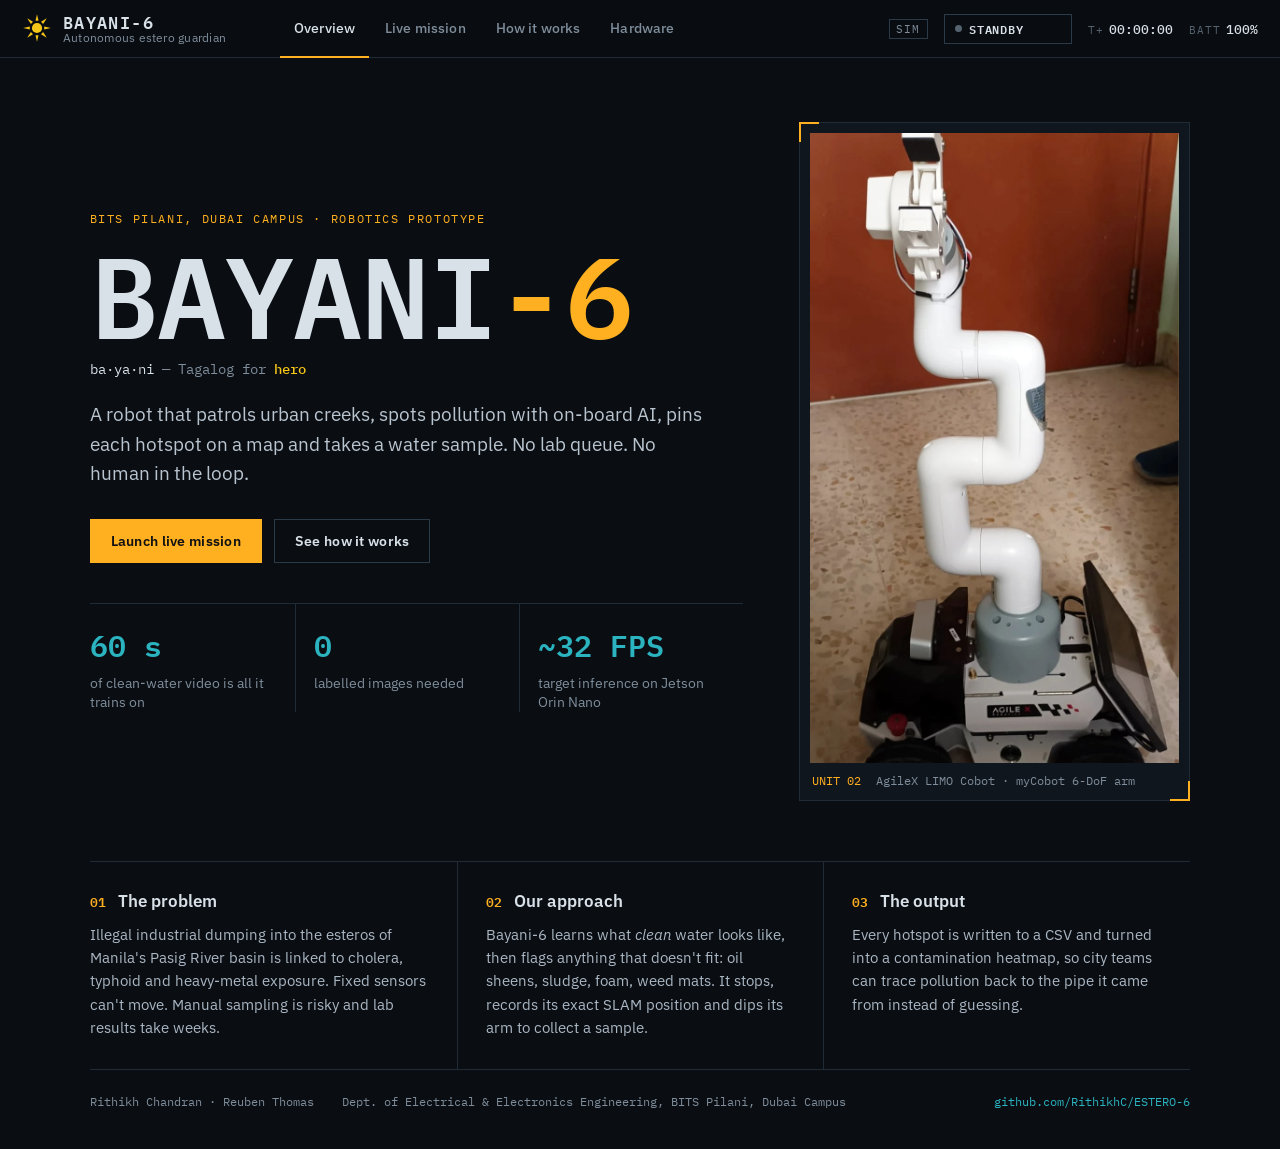
==== index.html @ f0d27b2f "Add Bayani-6 prototype dashboard, posters and ROS 2 package - docs/: interactive mission-control das" ====
<!DOCTYPE html>
<html lang="en">
<head>
  <meta charset="utf-8">
  <meta name="viewport" content="width=device-width, initial-scale=1">
  <title>BAYANI-6 · Autonomous Estero Guardian</title>
  <meta name="description" content="Bayani-6: an edge-AI mobile robot that patrols urban creeks, detects pollution, maps hotspots and takes water samples autonomously.">
  <link rel="icon" href="assets/favicon.svg" type="image/svg+xml">
  <link rel="preconnect" href="https://fonts.googleapis.com">
  <link rel="preconnect" href="https://fonts.gstatic.com" crossorigin>
  <link href="https://fonts.googleapis.com/css2?family=IBM+Plex+Mono:wght@400;500;600&family=IBM+Plex+Sans:wght@400;500;600;700&display=swap" rel="stylesheet">
  <link rel="stylesheet" href="css/style.css">
</head>
<body>
  <header class="topbar">
    <div class="brand">
      <svg class="sun" viewBox="-50 -50 100 100" aria-hidden="true">
        <g class="rays">
          <path d="M0-46 L5-24 L-5-24 Z"/><path d="M0-46 L5-24 L-5-24 Z" transform="rotate(45)"/>
          <path d="M0-46 L5-24 L-5-24 Z" transform="rotate(90)"/><path d="M0-46 L5-24 L-5-24 Z" transform="rotate(135)"/>
          <path d="M0-46 L5-24 L-5-24 Z" transform="rotate(180)"/><path d="M0-46 L5-24 L-5-24 Z" transform="rotate(225)"/>
          <path d="M0-46 L5-24 L-5-24 Z" transform="rotate(270)"/><path d="M0-46 L5-24 L-5-24 Z" transform="rotate(315)"/>
        </g>
        <circle r="17"/>
      </svg>
      <div class="brand-text">
        <span class="brand-name">BAYANI-6</span>
        <span class="brand-sub">Autonomous estero guardian</span>
      </div>
    </div>
    <nav class="tabs" role="tablist">
      <button class="tab active" data-tab="overview" role="tab">Overview</button>
      <button class="tab" data-tab="mission" role="tab">Live mission</button>
      <button class="tab" data-tab="how" role="tab">How it works</button>
      <button class="tab" data-tab="hardware" role="tab">Hardware</button>
    </nav>
    <div class="status-cluster">
      <span class="sim-badge" title="Telemetry is simulated in the browser">SIM</span>
      <span class="status-pill" id="statusPill"><i></i><b id="statusText">STANDBY</b></span>
      <span class="readout"><small>T+</small><b id="missionClock">00:00:00</b></span>
      <span class="readout"><small>BATT</small><b id="battery">100%</b></span>
    </div>
  </header>

  <main>
    <!-- ================= OVERVIEW ================= -->
    <section class="view active" id="view-overview">
      <div class="hero">
        <div class="hero-copy">
          <p class="eyebrow">BITS Pilani, Dubai Campus · Robotics prototype</p>
          <h1>BAYANI<span>-6</span></h1>
          <p class="pron"><em>ba·ya·ni</em> — Tagalog for <strong>hero</strong></p>
          <p class="lede">A robot that patrols urban creeks, spots pollution with on-board AI, pins each hotspot on a map and takes a water sample. No lab queue. No human in the loop.</p>
          <div class="hero-actions">
            <button class="btn primary" data-goto="mission">Launch live mission</button>
            <button class="btn ghost" data-goto="how">See how it works</button>
          </div>
          <dl class="hero-facts">
            <div><dt>60 s</dt><dd>of clean-water video is all it trains on</dd></div>
            <div><dt>0</dt><dd>labelled images needed</dd></div>
            <div><dt>~32 FPS</dt><dd>target inference on Jetson Orin Nano</dd></div>
          </dl>
        </div>
        <figure class="hero-photo">
          <img src="assets/bayani6_robot.jpg" alt="Bayani-6: AgileX LIMO Cobot with myCobot arm">
          <figcaption><span>UNIT 02</span> AgileX LIMO Cobot · myCobot 6-DoF arm</figcaption>
        </figure>
      </div>

      <div class="triad">
        <article>
          <h3><span>01</span> The problem</h3>
          <p>Illegal industrial dumping into the esteros of Manila's Pasig River basin is linked to cholera, typhoid and heavy-metal exposure. Fixed sensors can't move. Manual sampling is risky and lab results take weeks.</p>
        </article>
        <article>
          <h3><span>02</span> Our approach</h3>
          <p>Bayani-6 learns what <em>clean</em> water looks like, then flags anything that doesn't fit: oil sheens, sludge, foam, weed mats. It stops, records its exact SLAM position and dips its arm to collect a sample.</p>
        </article>
        <article>
          <h3><span>03</span> The output</h3>
          <p>Every hotspot is written to a CSV and turned into a contamination heatmap, so city teams can trace pollution back to the pipe it came from instead of guessing.</p>
        </article>
      </div>

      <footer class="credits">
        <span>Rithikh Chandran · Reuben Thomas</span>
        <span>Dept. of Electrical &amp; Electronics Engineering, BITS Pilani, Dubai Campus</span>
        <a href="https://github.com/RithikhC/ESTERO-6" target="_blank" rel="noopener">github.com/RithikhC/ESTERO-6</a>
      </footer>
    </section>

    <!-- ================= LIVE MISSION ================= -->
    <section class="view" id="view-mission">
      <div class="mission">
        <div class="strip">
          <ol class="pipeline" id="pipeline">
            <li data-stage="0"><b>01</b>Patrol</li>
            <li data-stage="1"><b>02</b>See</li>
            <li data-stage="2"><b>03</b>Detect</li>
            <li data-stage="3"><b>04</b>Decide</li>
            <li data-stage="4"><b>05</b>Pin</li>
            <li data-stage="5"><b>06</b>Sample</li>
            <li data-stage="6"><b>07</b>Map</li>
          </ol>
          <div class="stats">
            <div><small>Distance</small><b id="statDist">0.0 m</b></div>
            <div><small>Hotspots</small><b id="statHot">0</b></div>
            <div><small>Samples</small><b id="statSamples">0</b></div>
            <div><small>False halts</small><b id="statFalse">0</b></div>
            <div><small>Loc. error</small><b id="statErr">—</b></div>
            <div><small>Infer. FPS</small><b id="statFps">—</b></div>
          </div>
        </div>

        <div class="panel map-panel">
          <div class="panel-head">
            <h4>Map · /map + /scan</h4>
            <div class="controls">
              <button class="ctl" id="btnRun">Run</button>
              <div class="seg" id="speedSeg">
                <button data-speed="1" class="on">1×</button><button data-speed="2">2×</button><button data-speed="4">4×</button>
              </div>
              <button class="ctl" id="btnReset" title="Reset mission">Reset</button>
              <span class="sep"></span>
              <label class="tog"><input type="checkbox" id="togLidar" checked><span>LiDAR</span></label>
              <label class="tog"><input type="checkbox" id="togHeat" checked><span>Heatmap</span></label>
              <label class="tog"><input type="checkbox" id="togTruth" checked><span>Pollutants</span></label>
            </div>
          </div>
          <div class="map-wrap" id="mapWrap">
            <canvas id="mapCanvas"></canvas>
            <div class="map-hud">
              <span id="cursorPos">x —  y —</span>
            </div>
            <div class="drop-tool">
              <select id="dropType" aria-label="Pollutant type">
                <option value="oil">Oil sheen</option>
                <option value="foam">Industrial foam</option>
                <option value="sludge">Sludge</option>
                <option value="weeds">Weed mat</option>
              </select>
              <button class="ctl" id="btnDrop">Drop pollutant</button>
            </div>
            <div class="drop-hint" id="dropHint">Click inside the creek to drop a pollutant · Esc to cancel</div>
          </div>
        </div>

        <div class="side">
          <div class="panel cam-panel">
            <div class="panel-head">
              <h4>CAM0 · /camera/color/image_raw</h4>
              <span class="rec"><i></i>LIVE</span>
            </div>
            <div class="cam-wrap">
              <canvas id="camCanvas" width="256" height="144"></canvas>
              <canvas id="camOverlay"></canvas>
            </div>
          </div>
          <div class="panel chart-panel">
            <div class="panel-head">
              <h4>/bayani/anomaly_score</h4>
              <label class="thr">Trigger <input type="range" id="thr" min="0.5" max="0.95" step="0.01" value="0.80"><b id="thrVal">0.80</b></label>
            </div>
            <canvas id="chartCanvas"></canvas>
          </div>
        </div>

        <div class="bottom">
          <div class="panel arm-panel">
            <div class="panel-head"><h4>Arm · myCobot 6-DoF</h4><span class="tag" id="armState">STOWED</span></div>
            <canvas id="armCanvas"></canvas>
            <div class="joints" id="joints"></div>
          </div>
          <div class="panel hot-panel">
            <div class="panel-head"><h4>Hotspots · hotspots.csv</h4><button class="ctl" id="btnCsv">Export CSV</button></div>
            <div class="table-wrap">
              <table id="hotTable">
                <thead><tr><th>ID</th><th>X (m)</th><th>Y (m)</th><th>Score</th><th>Appearance</th><th>Sample</th></tr></thead>
                <tbody></tbody>
              </table>
              <p class="empty" id="hotEmpty">No hotspots yet. Press <b>Run</b> to start the patrol.</p>
            </div>
          </div>
          <div class="panel log-panel">
            <div class="panel-head"><h4>/rosout</h4><span class="keys">Space run · 1/2/4 speed · H heat · L lidar · P drop</span></div>
            <div class="log" id="log"></div>
          </div>
        </div>
      </div>
      <p class="sim-note">Browser simulation of the Bayani-6 mission loop. Map, telemetry and camera feed are generated live for demonstration.</p>
    </section>

    <!-- ================= HOW IT WORKS ================= -->
    <section class="view" id="view-how">
      <div class="how">
        <div class="how-head">
          <p class="eyebrow">System architecture · ROS 2 Humble</p>
          <h2>One loop, fully on board</h2>
          <p class="lede small">Everything runs on the robot's Jetson. No cloud, no remote operator. These are the nodes and topics the live mission simulates.</p>
        </div>
        <div class="graph panel">
          <svg viewBox="0 0 1100 420" id="nodeGraph" role="img" aria-label="ROS 2 node graph">
            <defs>
              <marker id="arr" viewBox="0 0 10 10" refX="9" refY="5" markerWidth="7" markerHeight="7" orient="auto-start-reverse"><path d="M0 0L10 5L0 10z"/></marker>
            </defs>
            <g class="edges">
              <path d="M190 70 H358"/><text x="274" y="58">/camera/color/image_raw</text>
              <path d="M190 230 H358"/><text x="274" y="218">/scan</text>
              <path d="M550 70 C600 70 590 148 628 148"/><text x="562" y="104" class="l">/bayani/anomaly_score</text>
              <path d="M550 230 C600 230 590 172 628 172"/><text x="562" y="262" class="l">/tf  map→base_link</text>
              <path d="M860 145 C900 145 895 70 928 70"/><text x="1005" y="28">pause / resume</text>
              <path d="M860 175 C900 175 895 230 928 230"/><text x="1005" y="282">/arm/command</text>
              <path d="M745 195 V328"/><text x="757" y="268" class="l">/bayani/hotspot</text>
            </g>
            <g class="nodes">
              <g transform="translate(20,40)"><rect width="170" height="60"/><text x="85" y="27">orbbec_camera</text><text x="85" y="45" class="sub">RGB-D · 30 fps</text></g>
              <g transform="translate(20,200)"><rect width="170" height="60"/><text x="85" y="27">lidar_driver</text><text x="85" y="45" class="sub">2D LiDAR</text></g>
              <g transform="translate(360,40)"><rect width="190" height="60"/><text x="95" y="27">anomaly_detector</text><text x="95" y="45" class="sub">AnomalyNet · TensorRT</text></g>
              <g transform="translate(360,200)"><rect width="190" height="60"/><text x="95" y="27">cartographer</text><text x="95" y="45" class="sub">2D SLAM</text></g>
              <g transform="translate(630,125)" class="hl"><rect width="230" height="70"/><text x="115" y="31">bayani_master</text><text x="115" y="50" class="sub">decides: halt · pin · sample</text></g>
              <g transform="translate(930,40)"><rect width="150" height="60"/><text x="75" y="27">nav2</text><text x="75" y="45" class="sub">waypoint follower</text></g>
              <g transform="translate(930,200)"><rect width="150" height="60"/><text x="75" y="27">arm_sampler</text><text x="75" y="45" class="sub">myCobot 6-DoF</text></g>
              <g transform="translate(640,330)" class="out"><rect width="210" height="60"/><text x="105" y="27">hotspots.csv</text><text x="105" y="45" class="sub">→ contamination heatmap</text></g>
            </g>
          </svg>
        </div>
        <ol class="steps">
          <li><b>01</b><h5>Patrol</h5><p>Nav2 drives a fixed waypoint route along the creek bank while Cartographer keeps a live LiDAR map.</p></li>
          <li><b>02</b><h5>See</h5><p>The Orbbec RGB-D camera streams the water surface straight into the Jetson.</p></li>
          <li><b>03</b><h5>Detect</h5><p>A patch-based anomaly model, trained only on 60 s of clean water, scores every frame from 0 to 1.</p></li>
          <li><b>04</b><h5>Decide</h5><p>Score above the trigger (0.8 by default) and not a known hotspot? The master node pauses Nav2.</p></li>
          <li><b>05</b><h5>Pin</h5><p>The robot's exact (X, Y) comes from the SLAM transform tree via tf2.</p></li>
          <li><b>06</b><h5>Sample</h5><p>The myCobot arm runs a pre-planned dip sequence: descend, hold for 3 s, stow.</p></li>
          <li><b>07</b><h5>Map</h5><p>The hotspot is appended to hotspots.csv, the heatmap updates and the patrol resumes.</p></li>
        </ol>
        <div class="why panel">
          <h3>Why unsupervised?</h3>
          <p>Pollution doesn't come in tidy labelled classes. A slick can be rainbow or grey; foam, sludge and weeds change with light and season. Instead of training on thousands of labelled pictures of dirt, Bayani-6 learns one thing really well: what normal water looks like. Anything that doesn't fit gets a high score.</p>
        </div>
      </div>
    </section>

    <!-- ================= HARDWARE ================= -->
    <section class="view" id="view-hardware">
      <div class="hw">
        <figure class="hw-photo panel">
          <img src="assets/bayani6_robot.jpg" alt="Bayani-6 robot">
        </figure>
        <div class="hw-specs">
          <p class="eyebrow">Unmodified off-the-shelf platform</p>
          <h2>AgileX LIMO Cobot</h2>
          <p class="lede small">No custom hardware. Every capability in Bayani-6 is software running on a stock robot, which keeps it cheap to copy for other cities.</p>
          <ul class="spec-list">
            <li><b>Compute</b><span>NVIDIA Jetson Orin Nano · Ubuntu 22.04 · ROS 2 Humble</span></li>
            <li><b>Vision</b><span>Orbbec RGB-D depth camera</span></li>
            <li><b>Navigation</b><span>2D LiDAR · Cartographer SLAM · Nav2</span></li>
            <li><b>Manipulator</b><span>myCobot 280 6-DoF arm · pre-planned dip sequence</span></li>
            <li><b>Model</b><span>Patch-based unsupervised anomaly detector, TensorRT engine</span></li>
            <li><b>Output</b><span>hotspots.csv → 2D contamination heatmap</span></li>
          </ul>
          <h3 class="next-h">Next up</h3>
          <ul class="next">
            <li>Plain-English search with a vision-language model: <em>"find frothy run-off"</em></li>
            <li>pH, conductivity and turbidity probes on the gripper</li>
            <li>Several robots sharing one map over Wi-Fi</li>
          </ul>
        </div>
      </div>
    </section>
  </main>

  <script src="js/world.js"></script>
  <script src="js/camera.js"></script>
  <script src="js/arm.js"></script>
  <script src="js/app.js"></script>
</body>
</html>
---- css/style.css ----
:root {
  --bg: #0a0e13;
  --panel: #10161d;
  --panel-2: #141c25;
  --line: #1f2b37;
  --line-2: #2a3a49;
  --text: #d8e0e8;
  --muted: #7f8d9b;
  --dim: #55636f;
  --water: #2bb3c0;
  --amber: #ffb020;
  --hot: #ff4d3d;
  --ok: #3ddc84;
  --sun: #f5c518;
  --mono: "IBM Plex Mono", ui-monospace, Consolas, monospace;
  --sans: "IBM Plex Sans", system-ui, Segoe UI, sans-serif;
}

* { box-sizing: border-box; }
html, body { margin: 0; background: var(--bg); color: var(--text); font-family: var(--sans); font-size: 15px; }
body { min-height: 100vh; }
button { font-family: inherit; }
::selection { background: var(--amber); color: #000; }

/* ---------- Top bar ---------- */
.topbar {
  position: sticky; top: 0; z-index: 20;
  display: flex; align-items: center; gap: 28px;
  height: 58px; padding: 0 22px;
  background: rgba(10, 14, 19, 0.94);
  border-bottom: 1px solid var(--line);
  backdrop-filter: blur(6px);
}
.brand { display: flex; align-items: center; gap: 11px; min-width: 230px; }
.sun { width: 30px; height: 30px; }
.sun .rays path, .sun circle { fill: var(--sun); }
.sun .rays { transform-origin: center; animation: spin 40s linear infinite; }
@keyframes spin { to { transform: rotate(360deg); } }
.brand-text { display: flex; flex-direction: column; line-height: 1.1; }
.brand-name { font-family: var(--mono); font-weight: 600; font-size: 17px; letter-spacing: 0.08em; }
.brand-sub { font-size: 11.5px; color: var(--muted); letter-spacing: 0.02em; }

.tabs { display: flex; gap: 2px; height: 100%; }
.tab {
  background: none; border: 0; color: var(--muted); cursor: pointer;
  padding: 0 14px; font-size: 13.5px; font-weight: 500; letter-spacing: 0.01em;
  border-bottom: 2px solid transparent; margin-bottom: -1px;
}
.tab:hover { color: var(--text); }
.tab.active { color: var(--text); border-bottom-color: var(--amber); }

.status-cluster { margin-left: auto; display: flex; align-items: center; gap: 16px; font-family: var(--mono); font-size: 12.5px; }
.sim-badge { border: 1px solid var(--line-2); color: var(--muted); padding: 2px 6px; font-size: 10.5px; letter-spacing: 0.12em; }
.status-pill { display: inline-flex; align-items: center; gap: 7px; padding: 4px 10px; border: 1px solid var(--line-2); min-width: 128px; }
.status-pill i { width: 7px; height: 7px; border-radius: 50%; background: var(--dim); }
.status-pill b { font-weight: 600; letter-spacing: 0.08em; font-size: 11.5px; }
.status-pill.patrol i { background: var(--ok); box-shadow: 0 0 8px var(--ok); }
.status-pill.halt i, .status-pill.sample i { background: var(--amber); box-shadow: 0 0 8px var(--amber); animation: blink 0.8s steps(2) infinite; }
.status-pill.halt, .status-pill.sample { border-color: rgba(255, 176, 32, 0.55); color: var(--amber); }
@keyframes blink { 50% { opacity: 0.2; } }
.readout small { color: var(--dim); margin-right: 5px; font-size: 10.5px; letter-spacing: 0.1em; }
.readout b { font-weight: 500; }

/* ---------- Views ---------- */
main { padding: 0; }
.view { display: none; }
.view.active { display: block; animation: fade 0.25s ease; }
@keyframes fade { from { opacity: 0; transform: translateY(4px); } to { opacity: 1; transform: none; } }

.eyebrow { font-family: var(--mono); font-size: 11.5px; letter-spacing: 0.14em; text-transform: uppercase; color: var(--amber); margin: 0 0 14px; }
.lede { font-size: 19px; line-height: 1.55; color: #b9c4cf; max-width: 620px; }
.lede.small { font-size: 16px; }

.btn { cursor: pointer; padding: 12px 20px; font-size: 14px; font-weight: 600; letter-spacing: 0.02em; border: 1px solid var(--line-2); background: none; color: var(--text); }
.btn.primary { background: var(--amber); border-color: var(--amber); color: #111; }
.btn.primary:hover { background: #ffc24d; }
.btn.ghost:hover { border-color: var(--muted); }

/* ---------- Overview ---------- */
.hero { display: grid; grid-template-columns: 1.25fr 0.75fr; gap: 56px; padding: 64px 7vw 40px; align-items: center; }
.hero h1 { font-family: var(--mono); font-weight: 600; font-size: clamp(64px, 9vw, 128px); line-height: 0.92; margin: 0; letter-spacing: -0.01em; }
.hero h1 span { color: var(--amber); }
.pron { font-family: var(--mono); color: var(--muted); margin: 14px 0 22px; font-size: 14px; }
.pron em { color: var(--text); font-style: normal; }
.pron strong { color: var(--sun); font-weight: 500; }
.hero-actions { display: flex; gap: 12px; margin: 30px 0 40px; }
.hero-facts { display: flex; gap: 0; margin: 0; border-top: 1px solid var(--line); }
.hero-facts div { flex: 1; padding: 18px 18px 0 0; }
.hero-facts div + div { padding-left: 18px; border-left: 1px solid var(--line); }
.hero-facts dt { font-family: var(--mono); font-size: 30px; font-weight: 600; color: var(--water); }
.hero-facts dd { margin: 6px 0 0; color: var(--muted); font-size: 13.5px; line-height: 1.4; }
.hero-photo { margin: 0; position: relative; border: 1px solid var(--line); background: var(--panel); padding: 10px; }
.hero-photo img { display: block; width: 100%; max-height: 70vh; object-fit: cover; object-position: center 30%; filter: saturate(0.9) contrast(1.03); }
.hero-photo figcaption { font-family: var(--mono); font-size: 11.5px; color: var(--muted); padding: 10px 2px 2px; }
.hero-photo figcaption span { color: var(--amber); margin-right: 8px; }
.hero-photo::before, .hero-photo::after { content: ""; position: absolute; width: 18px; height: 18px; border: 2px solid var(--amber); }
.hero-photo::before { top: -1px; left: -1px; border-right: 0; border-bottom: 0; }
.hero-photo::after { bottom: -1px; right: -1px; border-left: 0; border-top: 0; }

.triad { display: grid; grid-template-columns: repeat(3, 1fr); border-top: 1px solid var(--line); border-bottom: 1px solid var(--line); margin: 20px 7vw 0; }
.triad article { padding: 28px 28px 30px 0; }
.triad article + article { padding-left: 28px; border-left: 1px solid var(--line); }
.triad h3 { font-size: 17px; margin: 0 0 10px; font-weight: 600; }
.triad h3 span { font-family: var(--mono); color: var(--amber); font-size: 13px; margin-right: 8px; }
.triad p { color: #aab6c2; line-height: 1.6; margin: 0; font-size: 14.5px; }
.credits { display: flex; flex-wrap: wrap; gap: 8px 28px; padding: 24px 7vw 40px; font-family: var(--mono); font-size: 12px; color: var(--muted); }
.credits a { color: var(--water); text-decoration: none; margin-left: auto; }

/* ---------- Mission ---------- */
.mission {
  display: grid; gap: 10px; padding: 10px 12px 6px;
  grid-template-columns: minmax(0, 1.7fr) minmax(340px, 1fr);
  grid-template-rows: auto minmax(430px, calc(100vh - 58px - 86px - 226px - 40px)) auto;
  grid-template-areas: "strip strip" "map side" "bottom bottom";
}
.panel { background: var(--panel); border: 1px solid var(--line); min-width: 0; }
.panel-head { display: flex; align-items: center; justify-content: space-between; gap: 10px; padding: 8px 12px; border-bottom: 1px solid var(--line); min-height: 40px; }
.panel-head h4 { margin: 0; font-family: var(--mono); font-weight: 500; font-size: 12px; letter-spacing: 0.04em; color: var(--muted); white-space: nowrap; }

.strip { grid-area: strip; display: flex; gap: 10px; }
.pipeline { list-style: none; margin: 0; padding: 0; display: flex; flex: 1.4; border: 1px solid var(--line); background: var(--panel); }
.pipeline li { flex: 1; padding: 10px 12px; font-size: 13px; font-weight: 500; color: var(--dim); position: relative; transition: color 0.2s, background 0.2s; }
.pipeline li + li { border-left: 1px solid var(--line); }
.pipeline li b { display: block; font-family: var(--mono); font-size: 10.5px; font-weight: 500; color: var(--dim); margin-bottom: 2px; }
.pipeline li.on { color: var(--text); background: var(--panel-2); }
.pipeline li.on b { color: var(--water); }
.pipeline li.on::after { content: ""; position: absolute; left: 0; right: 0; bottom: 0; height: 2px; background: var(--water); }
.pipeline li.alert { color: #111; background: var(--amber); }
.pipeline li.alert b { color: #111; }
.pipeline li.alert::after { display: none; }
.stats { flex: 1; display: grid; grid-template-columns: repeat(6, 1fr); border: 1px solid var(--line); background: var(--panel); }
.stats div { padding: 9px 10px; }
.stats div + div { border-left: 1px solid var(--line); }
.stats small { display: block; font-size: 10.5px; color: var(--dim); letter-spacing: 0.08em; text-transform: uppercase; }
.stats b { font-family: var(--mono); font-weight: 500; font-size: 16px; white-space: nowrap; }

.map-panel { grid-area: map; display: flex; flex-direction: column; }
.controls { display: flex; align-items: center; gap: 8px; flex-wrap: wrap; justify-content: flex-end; }
.ctl { background: var(--panel-2); border: 1px solid var(--line-2); color: var(--text); font-family: var(--mono); font-size: 11.5px; padding: 5px 10px; cursor: pointer; letter-spacing: 0.04em; }
.ctl:hover { border-color: var(--muted); }
.ctl.run { background: var(--amber); color: #111; border-color: var(--amber); }
.ctl.on { border-color: var(--amber); color: var(--amber); }
.seg { display: flex; border: 1px solid var(--line-2); }
.seg button { background: none; border: 0; color: var(--muted); font-family: var(--mono); font-size: 11.5px; padding: 5px 9px; cursor: pointer; }
.seg button + button { border-left: 1px solid var(--line-2); }
.seg button.on { background: var(--panel-2); color: var(--text); }
.sep { width: 1px; height: 18px; background: var(--line-2); }
.tog { display: inline-flex; align-items: center; gap: 5px; font-family: var(--mono); font-size: 11.5px; color: var(--muted); cursor: pointer; user-select: none; }
.tog input { accent-color: var(--amber); margin: 0; }
.map-wrap { position: relative; flex: 1; min-height: 0; }
#mapCanvas { position: absolute; inset: 0; width: 100%; height: 100%; display: block; }
.map-wrap.dropping #mapCanvas { cursor: crosshair; }
.map-hud { position: absolute; left: 12px; top: 10px; font-family: var(--mono); font-size: 11px; color: var(--muted); pointer-events: none; }
.drop-tool { position: absolute; right: 12px; bottom: 12px; display: flex; gap: 6px; }
.drop-tool select { background: var(--panel-2); color: var(--text); border: 1px solid var(--line-2); font-family: var(--mono); font-size: 11.5px; padding: 4px 6px; }
.drop-hint { position: absolute; left: 50%; top: 12px; transform: translateX(-50%); background: var(--amber); color: #111; font-size: 12px; font-weight: 600; padding: 5px 12px; display: none; }
.map-wrap.dropping .drop-hint { display: block; }

.side { grid-area: side; display: flex; flex-direction: column; gap: 10px; min-width: 0; }
.rec { font-family: var(--mono); font-size: 10.5px; color: var(--hot); letter-spacing: 0.1em; display: inline-flex; align-items: center; gap: 6px; }
.rec i { width: 7px; height: 7px; border-radius: 50%; background: var(--hot); animation: blink 1.2s steps(2) infinite; }
.cam-wrap { position: relative; aspect-ratio: 16 / 9; background: #000; }
#camCanvas, #camOverlay { position: absolute; inset: 0; width: 100%; height: 100%; display: block; }
#camCanvas { image-rendering: auto; }
.chart-panel { flex: 1; display: flex; flex-direction: column; min-height: 0; }
#chartCanvas { flex: 1; width: 100%; min-height: 0; display: block; }
.thr { font-family: var(--mono); font-size: 11.5px; color: var(--muted); display: inline-flex; align-items: center; gap: 8px; }
.thr input { accent-color: var(--amber); width: 110px; }
.thr b { color: var(--amber); font-weight: 500; width: 34px; }

.bottom { grid-area: bottom; display: grid; grid-template-columns: minmax(0, 1fr) minmax(0, 1.25fr) minmax(0, 1.25fr); gap: 10px; }
.bottom .panel { display: flex; flex-direction: column; height: 226px; }
.tag { font-family: var(--mono); font-size: 10.5px; letter-spacing: 0.1em; color: var(--muted); border: 1px solid var(--line-2); padding: 2px 7px; }
.tag.active { color: var(--amber); border-color: rgba(255, 176, 32, 0.6); }
.arm-panel { position: relative; }
#armCanvas { flex: 1; width: 100%; min-height: 0; display: block; }
.joints { display: grid; grid-template-columns: repeat(6, 1fr); border-top: 1px solid var(--line); font-family: var(--mono); font-size: 11px; }
.joints div { padding: 6px 8px; color: var(--muted); }
.joints div + div { border-left: 1px solid var(--line); }
.joints b { display: block; color: var(--text); font-weight: 500; font-size: 12.5px; }

.table-wrap { flex: 1; overflow: auto; position: relative; }
table { width: 100%; border-collapse: collapse; font-family: var(--mono); font-size: 12px; }
thead th { position: sticky; top: 0; background: var(--panel); text-align: left; font-weight: 500; color: var(--dim); font-size: 10.5px; letter-spacing: 0.06em; padding: 7px 10px; border-bottom: 1px solid var(--line); }
tbody td { padding: 6px 10px; border-bottom: 1px solid #18212b; white-space: nowrap; }
tbody tr.new { animation: rowIn 1.6s ease; }
@keyframes rowIn { from { background: rgba(255, 176, 32, 0.22); } to { background: transparent; } }
td.id { color: var(--hot); font-weight: 600; }
td .st { font-size: 10.5px; letter-spacing: 0.06em; padding: 1px 6px; border: 1px solid var(--line-2); }
td .st.ok { color: var(--ok); border-color: rgba(61, 220, 132, 0.45); }
td .st.run { color: var(--amber); border-color: rgba(255, 176, 32, 0.5); }
td .st.fp { color: var(--muted); }
.swatch { display: inline-block; width: 8px; height: 8px; margin-right: 6px; vertical-align: 0; }
.empty { color: var(--dim); font-size: 13px; padding: 18px 14px; margin: 0; }
.empty b { color: var(--amber); font-weight: 500; }

.log { flex: 1; overflow: auto; font-family: var(--mono); font-size: 11.5px; line-height: 1.6; padding: 8px 12px; }
.log p { margin: 0; white-space: nowrap; color: #9fb0bf; }
.log p .t { color: var(--dim); margin-right: 8px; }
.log p .lv { margin-right: 8px; }
.log p.info .lv { color: var(--water); }
.log p.warn .lv { color: var(--amber); }
.log p.warn { color: #e9d3a6; }
.log p.hot .lv { color: var(--hot); }
.log p.hot { color: #ffc2bb; }
.keys { font-family: var(--mono); font-size: 10.5px; color: var(--dim); white-space: nowrap; overflow: hidden; text-overflow: ellipsis; }
.sim-note { font-family: var(--mono); font-size: 11px; color: var(--dim); padding: 2px 14px 14px; margin: 0; }

/* ---------- How it works ---------- */
.how { padding: 48px 7vw 56px; }
.how-head h2, .hw-specs h2 { font-size: 40px; margin: 0 0 12px; font-weight: 600; letter-spacing: -0.01em; }
.graph { margin: 28px 0 20px; padding: 18px; }
.graph svg { width: 100%; height: auto; display: block; }
.graph .nodes rect { fill: var(--panel-2); stroke: var(--line-2); stroke-width: 1.5; }
.graph .nodes text { fill: var(--text); font-family: var(--mono); font-size: 15px; font-weight: 500; text-anchor: middle; }
.graph .nodes text.sub { fill: var(--muted); font-size: 11.5px; font-weight: 400; }
.graph .nodes .hl rect { stroke: var(--amber); stroke-width: 2; fill: #1d1a12; }
.graph .nodes .hl text:not(.sub) { fill: var(--amber); }
.graph .nodes .out rect { stroke: var(--hot); stroke-dasharray: 5 4; }
.graph .edges path { fill: none; stroke: #3b5266; stroke-width: 2; marker-end: url(#arr); }
.graph marker path { fill: #3b5266; }
.graph .edges text { fill: var(--water); font-family: var(--mono); font-size: 11.5px; text-anchor: middle; }
.graph .edges text.l { text-anchor: start; }
.steps { list-style: none; margin: 0; padding: 0; display: grid; grid-template-columns: repeat(7, 1fr); border: 1px solid var(--line); }
.steps li { padding: 18px 16px; background: var(--panel); }
.steps li + li { border-left: 1px solid var(--line); }
.steps b { font-family: var(--mono); color: var(--amber); font-size: 12px; font-weight: 500; }
.steps h5 { margin: 6px 0 8px; font-size: 16px; font-weight: 600; }
.steps p { margin: 0; font-size: 13.5px; line-height: 1.55; color: #aab6c2; }
.why { margin-top: 20px; padding: 22px 26px; display: grid; grid-template-columns: 220px 1fr; gap: 24px; align-items: start; }
.why h3 { margin: 0; font-size: 19px; color: var(--water); font-weight: 600; }
.why p { margin: 0; line-height: 1.65; color: #b9c4cf; font-size: 15px; }

/* ---------- Hardware ---------- */
.hw { display: grid; grid-template-columns: 0.8fr 1.2fr; gap: 56px; padding: 48px 7vw 56px; align-items: start; }
.hw-photo { margin: 0; padding: 10px; }
.hw-photo img { width: 100%; display: block; max-height: 76vh; object-fit: cover; }
.spec-list { list-style: none; margin: 26px 0 0; padding: 0; border-top: 1px solid var(--line); }
.spec-list li { display: grid; grid-template-columns: 150px 1fr; gap: 16px; padding: 14px 0; border-bottom: 1px solid var(--line); font-size: 15px; }
.spec-list b { font-family: var(--mono); font-weight: 500; color: var(--amber); font-size: 12.5px; letter-spacing: 0.08em; text-transform: uppercase; padding-top: 2px; }
.next-h { margin: 34px 0 10px; font-size: 18px; font-weight: 600; }
.next { margin: 0; padding-left: 18px; color: #b9c4cf; line-height: 1.8; }
.next em { color: var(--water); }

/* ---------- Responsive ---------- */
@media (max-width: 1180px) {
  .mission { grid-template-columns: minmax(0, 1fr); grid-template-rows: none; grid-template-areas: "strip" "map" "side" "bottom"; }
  .map-wrap { flex: none; aspect-ratio: 1.8; }
  .chart-panel { min-height: 200px; }
  .panel-head { flex-wrap: wrap; }
  .pipeline { overflow-x: auto; }
  .strip { flex-direction: column; }
  .bottom { grid-template-columns: 1fr; }
  .steps { grid-template-columns: repeat(2, 1fr); }
  .steps li + li { border-left: 0; border-top: 1px solid var(--line); }
  .hero, .hw { grid-template-columns: 1fr; }
  .triad { grid-template-columns: 1fr; }
  .triad article + article { padding-left: 0; border-left: 0; border-top: 1px solid var(--line); }
  .brand-sub, .status-cluster .readout { display: none; }
}
@media (max-width: 760px) {
  html, body { overflow-x: hidden; }
  .topbar { gap: 12px; padding: 0 12px; overflow-x: auto; }
  .brand { min-width: 0; }
  .status-cluster { display: none; }
  .pipeline li { padding: 8px 6px; font-size: 11.5px; }
  .drop-tool { position: static; padding: 8px 12px; }
  .tab { padding: 0 8px; font-size: 12.5px; }
  .stats { grid-template-columns: repeat(3, 1fr); }
  .why { grid-template-columns: 1fr; }
}
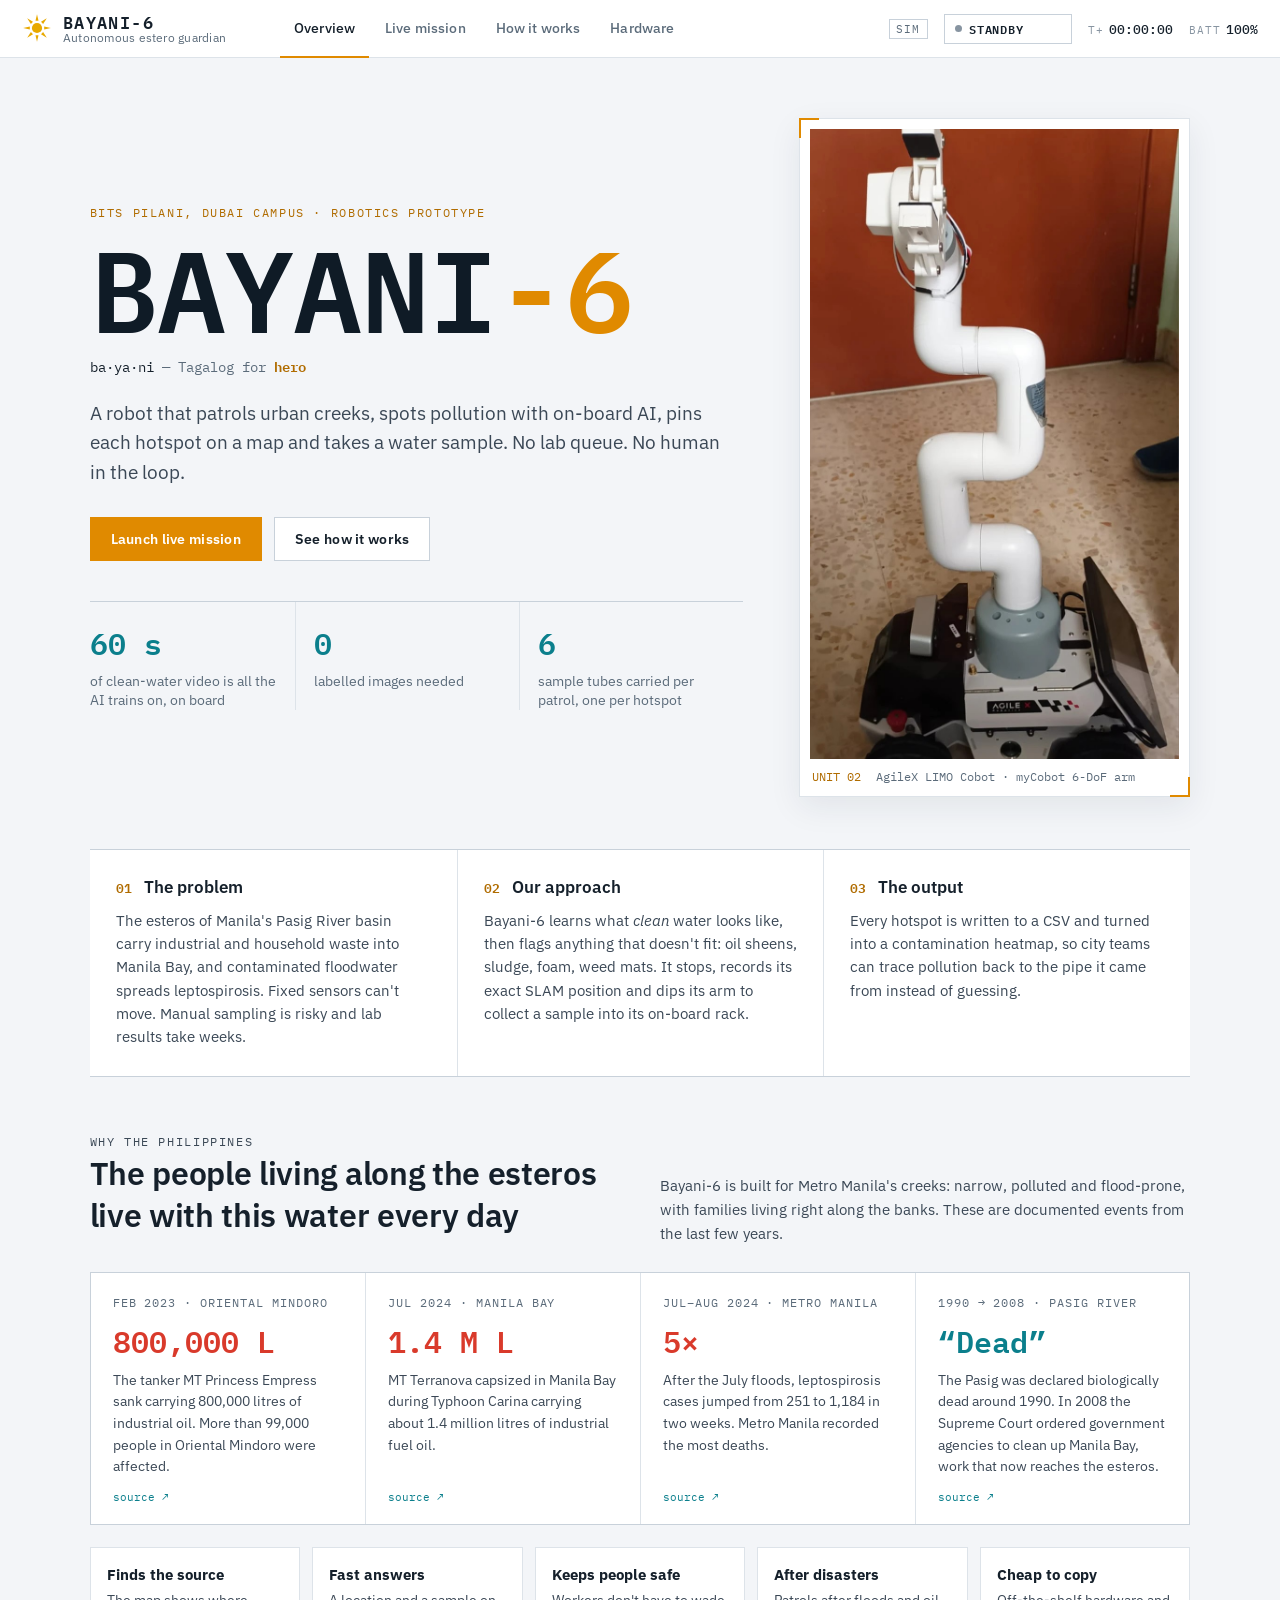
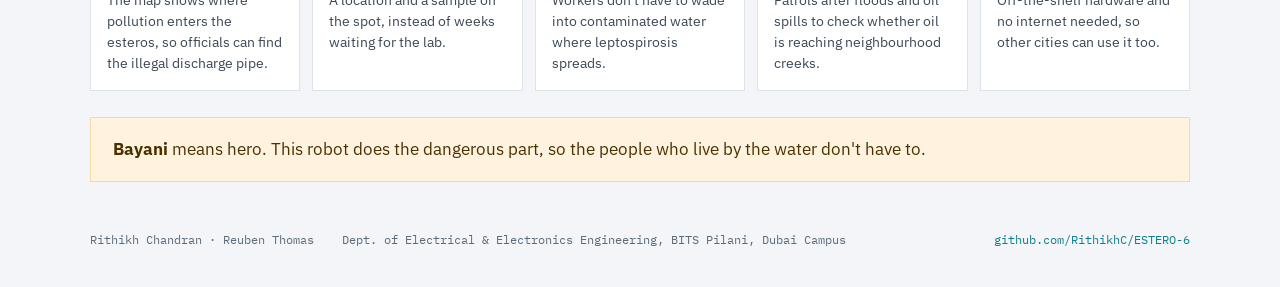
==== commit c4e53462: "White dashboard theme, sample rack, crab-walk and Philippines story; posters with dashboard shots - " ====
--- a/index.html
+++ b/index.html
@@ -56,9 +56,9 @@
             <button class="btn ghost" data-goto="how">See how it works</button>
           </div>
           <dl class="hero-facts">
-            <div><dt>60 s</dt><dd>of clean-water video is all it trains on</dd></div>
+            <div><dt>60 s</dt><dd>of clean-water video is all the AI trains on, on board</dd></div>
             <div><dt>0</dt><dd>labelled images needed</dd></div>
-            <div><dt>~32 FPS</dt><dd>target inference on Jetson Orin Nano</dd></div>
+            <div><dt>6</dt><dd>sample tubes carried per patrol, one per hotspot</dd></div>
           </dl>
         </div>
         <figure class="hero-photo">
@@ -70,16 +70,60 @@
       <div class="triad">
         <article>
           <h3><span>01</span> The problem</h3>
-          <p>Illegal industrial dumping into the esteros of Manila's Pasig River basin is linked to cholera, typhoid and heavy-metal exposure. Fixed sensors can't move. Manual sampling is risky and lab results take weeks.</p>
+          <p>The esteros of Manila's Pasig River basin carry industrial and household waste into Manila Bay, and contaminated floodwater spreads leptospirosis. Fixed sensors can't move. Manual sampling is risky and lab results take weeks.</p>
         </article>
         <article>
           <h3><span>02</span> Our approach</h3>
-          <p>Bayani-6 learns what <em>clean</em> water looks like, then flags anything that doesn't fit: oil sheens, sludge, foam, weed mats. It stops, records its exact SLAM position and dips its arm to collect a sample.</p>
+          <p>Bayani-6 learns what <em>clean</em> water looks like, then flags anything that doesn't fit: oil sheens, sludge, foam, weed mats. It stops, records its exact SLAM position and dips its arm to collect a sample into its on-board rack.</p>
         </article>
         <article>
           <h3><span>03</span> The output</h3>
           <p>Every hotspot is written to a CSV and turned into a contamination heatmap, so city teams can trace pollution back to the pipe it came from instead of guessing.</p>
         </article>
+      </div>
+
+      <div class="ph">
+        <div class="ph-head">
+          <div>
+            <p class="eyebrow">Why the Philippines</p>
+            <h2 class="section">The people living along the esteros live with this water every day</h2>
+          </div>
+          <p>Bayani-6 is built for Metro Manila's creeks: narrow, polluted and flood-prone, with families living right along the banks. These are documented events from the last few years.</p>
+        </div>
+        <div class="facts">
+          <article>
+            <span class="yr">FEB 2023 · ORIENTAL MINDORO</span>
+            <span class="big">800,000 L</span>
+            <p>The tanker MT Princess Empress sank carrying 800,000 litres of industrial oil. More than 99,000 people in Oriental Mindoro were affected.</p>
+            <a href="https://en.wikipedia.org/wiki/MT_Princess_Empress_oil_spill" target="_blank" rel="noopener">source ↗</a>
+          </article>
+          <article>
+            <span class="yr">JUL 2024 · MANILA BAY</span>
+            <span class="big">1.4 M L</span>
+            <p>MT Terranova capsized in Manila Bay during Typhoon Carina carrying about 1.4 million litres of industrial fuel oil.</p>
+            <a href="https://www.arabnews.com/node/2556076/amp" target="_blank" rel="noopener">source ↗</a>
+          </article>
+          <article>
+            <span class="yr">JUL–AUG 2024 · METRO MANILA</span>
+            <span class="big">5×</span>
+            <p>After the July floods, leptospirosis cases jumped from 251 to 1,184 in two weeks. Metro Manila recorded the most deaths.</p>
+            <a href="https://philstar.com/headlines/2024/08/14/2377763/2115-lepto-cases-recorded-spiking-after-carina" target="_blank" rel="noopener">source ↗</a>
+          </article>
+          <article>
+            <span class="yr">1990 → 2008 · PASIG RIVER</span>
+            <span class="big blue">“Dead”</span>
+            <p>The Pasig was declared biologically dead around 1990. In 2008 the Supreme Court ordered government agencies to clean up Manila Bay, work that now reaches the esteros.</p>
+            <a href="https://www.adb.org/features/pasig-river-clean" target="_blank" rel="noopener">source ↗</a>
+          </article>
+        </div>
+        <ul class="helps">
+          <li><b>Finds the source</b>The map shows where pollution enters the esteros, so officials can find the illegal discharge pipe.</li>
+          <li><b>Fast answers</b>A location and a sample on the spot, instead of weeks waiting for the lab.</li>
+          <li><b>Keeps people safe</b>Workers don't have to wade into contaminated water where leptospirosis spreads.</li>
+          <li><b>After disasters</b>Patrols after floods and oil spills to check whether oil is reaching neighbourhood creeks.</li>
+          <li><b>Cheap to copy</b>Off-the-shelf hardware and no internet needed, so other cities can use it too.</li>
+        </ul>
+        <p class="quote"><b>Bayani</b> means hero. This robot does the dangerous part, so the people who live by the water don't have to.</p>
       </div>
 
       <footer class="credits">
@@ -130,6 +174,7 @@
           <div class="map-wrap" id="mapWrap">
             <canvas id="mapCanvas"></canvas>
             <div class="map-hud">
+              <span class="drive">DRIVE · mecanum crab-walk, camera faces the water</span>
               <span id="cursorPos">x —  y —</span>
             </div>
             <div class="drop-tool">
@@ -167,7 +212,7 @@
 
         <div class="bottom">
           <div class="panel arm-panel">
-            <div class="panel-head"><h4>Arm · myCobot 6-DoF</h4><span class="tag" id="armState">STOWED</span></div>
+            <div class="panel-head"><h4>Arm · myCobot 6-DoF · sample rack</h4><span class="tag" id="armState">STOWED</span></div>
             <canvas id="armCanvas"></canvas>
             <div class="joints" id="joints"></div>
           </div>
@@ -227,15 +272,105 @@
         <ol class="steps">
           <li><b>01</b><h5>Patrol</h5><p>Nav2 drives a fixed waypoint route along the creek bank while Cartographer keeps a live LiDAR map.</p></li>
           <li><b>02</b><h5>See</h5><p>The Orbbec RGB-D camera streams the water surface straight into the Jetson.</p></li>
-          <li><b>03</b><h5>Detect</h5><p>A patch-based anomaly model, trained only on 60 s of clean water, scores every frame from 0 to 1.</p></li>
+          <li><b>03</b><h5>Detect</h5><p>A patch-based anomaly model, trained on board from 60 s of clean water, scores every frame from 0 to 1.</p></li>
           <li><b>04</b><h5>Decide</h5><p>Score above the trigger (0.8 by default) and not a known hotspot? The master node pauses Nav2.</p></li>
           <li><b>05</b><h5>Pin</h5><p>The robot's exact (X, Y) comes from the SLAM transform tree via tf2.</p></li>
-          <li><b>06</b><h5>Sample</h5><p>The myCobot arm runs a pre-planned dip sequence: descend, hold for 3 s, stow.</p></li>
+          <li><b>06</b><h5>Sample</h5><p>The myCobot picks a tube from the rack, dips it at the water line for 3 s and puts it back.</p></li>
           <li><b>07</b><h5>Map</h5><p>The hotspot is appended to hotspots.csv, the heatmap updates and the patrol resumes.</p></li>
         </ol>
+
+        <div class="subsec">
+          <p class="eyebrow">The camera faces forward</p>
+          <h2 class="section">So how does it watch the water while driving along the bank?</h2>
+          <p>The Orbbec camera is fixed to the front of the robot, and the water is beside the path. Bayani-6 handles this in software, using the LIMO's motion modes.</p>
+          <div class="modes">
+            <article class="best">
+              <svg viewBox="0 0 300 130" aria-hidden="true">
+                <rect x="0" y="78" width="300" height="52" fill="#bfe0e8"/><line x1="0" y1="78" x2="300" y2="78" stroke="#6f8ca0" stroke-width="2"/>
+                <path d="M128 50 L96 112 L184 112 L152 50 Z" fill="rgba(224,138,0,0.16)" stroke="rgba(224,138,0,0.6)"/>
+                <rect x="122" y="24" width="36" height="28" fill="#26323e"/><path d="M134 52 L146 52 L140 60 Z" fill="#e08a00"/>
+                <path d="M60 38 H108" stroke="#0b7f8c" stroke-width="2.5" marker-end="url(#ma)"/><path d="M172 38 H226" stroke="#0b7f8c" stroke-width="2.5" marker-end="url(#ma)"/>
+                <defs><marker id="ma" viewBox="0 0 10 10" refX="9" refY="5" markerWidth="6" markerHeight="6" orient="auto"><path d="M0 0L10 5L0 10z" fill="#0b7f8c"/></marker></defs>
+                <text x="150" y="16" text-anchor="middle" font-family="IBM Plex Mono" font-size="10" fill="#5b6b7a">drives sideways →</text>
+              </svg>
+              <h5>Crab-walk <small>USED IN THE DEMO</small></h5>
+              <p>With mecanum wheels the LIMO can drive sideways. The body, and its camera, stay pointed at the water for the whole patrol.</p>
+            </article>
+            <article>
+              <svg viewBox="0 0 300 130" aria-hidden="true">
+                <rect x="0" y="78" width="300" height="52" fill="#bfe0e8"/><line x1="0" y1="78" x2="300" y2="78" stroke="#6f8ca0" stroke-width="2"/>
+                <g transform="translate(140 38) rotate(35)">
+                  <path d="M18 -6 L80 -40 L80 40 Z" fill="rgba(224,138,0,0.16)" stroke="rgba(224,138,0,0.6)"/>
+                  <rect x="-18" y="-14" width="36" height="28" fill="#26323e"/><path d="M18 -6 L26 0 L18 6 Z" fill="#e08a00"/>
+                </g>
+                <path d="M40 30 H96" stroke="#0b7f8c" stroke-width="2.5" marker-end="url(#mb)"/>
+                <defs><marker id="mb" viewBox="0 0 10 10" refX="9" refY="5" markerWidth="6" markerHeight="6" orient="auto"><path d="M0 0L10 5L0 10z" fill="#0b7f8c"/></marker></defs>
+                <text x="240" y="20" text-anchor="middle" font-family="IBM Plex Mono" font-size="10" fill="#5b6b7a">nose 35° to water</text>
+              </svg>
+              <h5>Angled patrol</h5>
+              <p>Works with the standard wheels. Waypoints keep the robot's nose turned 30–45° toward the creek, so the wide camera sees the water ahead and to the side.</p>
+            </article>
+            <article>
+              <svg viewBox="0 0 300 130" aria-hidden="true">
+                <rect x="0" y="78" width="300" height="52" fill="#bfe0e8"/><line x1="0" y1="78" x2="300" y2="78" stroke="#6f8ca0" stroke-width="2"/>
+                <rect x="70" y="26" width="36" height="28" fill="none" stroke="#8794a1" stroke-dasharray="4 3"/><path d="M106 34 L114 40 L106 46 Z" fill="#a3afba"/>
+                <path d="M150 54 L118 112 L206 112 L174 54 Z" fill="rgba(224,138,0,0.16)" stroke="rgba(224,138,0,0.6)"/>
+                <rect x="144" y="26" width="36" height="28" fill="#26323e"/><path d="M156 54 L168 54 L162 62 Z" fill="#e08a00"/>
+                <path d="M200 30 A22 22 0 0 1 196 62" fill="none" stroke="#0b7f8c" stroke-width="2.5" marker-end="url(#mc)"/>
+                <defs><marker id="mc" viewBox="0 0 10 10" refX="9" refY="5" markerWidth="6" markerHeight="6" orient="auto"><path d="M0 0L10 5L0 10z" fill="#0b7f8c"/></marker></defs>
+                <text x="240" y="20" text-anchor="middle" font-family="IBM Plex Mono" font-size="10" fill="#5b6b7a">turn 90°, look, turn back</text>
+              </svg>
+              <h5>Stop and scan</h5>
+              <p>Every few metres the robot spins on the spot to face the water (differential mode turns in place), checks the surface, then turns back and drives on.</p>
+            </article>
+          </div>
+        </div>
+
+        <div class="subsec">
+          <p class="eyebrow">Sample handling</p>
+          <h2 class="section">Where the samples go</h2>
+          <div class="sample-grid">
+            <div class="panel">
+              <svg viewBox="0 0 520 250" aria-hidden="true">
+                <rect x="0" y="182" width="300" height="68" fill="#dfe5ea"/><rect x="300" y="196" width="220" height="54" fill="#bfe0e8"/>
+                <line x1="300" y1="182" x2="300" y2="250" stroke="#6f8ca0" stroke-width="2"/><line x1="300" y1="196" x2="520" y2="196" stroke="#0b7f8c" stroke-width="2"/>
+                <circle cx="70" cy="168" r="14" fill="#4a5661"/><circle cx="210" cy="168" r="14" fill="#4a5661"/>
+                <rect x="40" y="118" width="200" height="40" fill="#26323e"/>
+                <g>
+                  <rect x="52" y="96" width="96" height="10" fill="#eef2f5" stroke="#b4c0cb"/>
+                  <g fill="#fff" stroke="#7d8e9c" stroke-width="1.2">
+                    <rect x="57" y="70" width="10" height="34"/><rect x="72" y="70" width="10" height="34"/><rect x="87" y="70" width="10" height="34"/>
+                    <rect x="102" y="70" width="10" height="34"/><rect x="117" y="70" width="10" height="34"/><rect x="132" y="70" width="10" height="34"/>
+                  </g>
+                  <rect x="58.5" y="80" width="7" height="22.5" fill="#0b9aa8"/><rect x="73.5" y="86" width="7" height="16.5" fill="#0b9aa8"/>
+                  <g font-family="IBM Plex Mono" font-size="9" fill="#3b4856"><text x="56" y="62">H1 H2 H3 H4 H5 H6</text></g>
+                </g>
+                <rect x="183" y="104" width="16" height="14" fill="#8193a3"/>
+                <path d="M191 104 L250 52 L330 120 L338 176" fill="none" stroke="#7d8e9c" stroke-width="12" stroke-linecap="round" stroke-linejoin="round"/>
+                <path d="M191 104 L250 52 L330 120 L338 176" fill="none" stroke="#f4f7f9" stroke-width="8" stroke-linecap="round" stroke-linejoin="round"/>
+                <rect x="333" y="174" width="10" height="30" fill="#fff" stroke="#e08a00" stroke-width="2"/>
+                <ellipse cx="338" cy="196" rx="22" ry="4" fill="none" stroke="#0b7f8c"/>
+                <line x1="191" y1="230" x2="338" y2="230" stroke="#5b6b7a"/><line x1="191" y1="224" x2="191" y2="236" stroke="#5b6b7a"/><line x1="338" y1="224" x2="338" y2="236" stroke="#5b6b7a"/>
+                <text x="264" y="245" text-anchor="middle" font-family="IBM Plex Mono" font-size="10" fill="#3b4856">reach ≤ 280 mm</text>
+                <text x="100" y="200" text-anchor="middle" font-family="IBM Plex Mono" font-size="10" fill="#3b4856">rear deck rack</text>
+              </svg>
+            </div>
+            <div class="panel">
+              <ul class="sample-list">
+                <li><b>Rack on the rear deck:</b> a 3D-printed holder with six 10–15 ml screw-cap tubes.</li>
+                <li><b>One tube per hotspot:</b> slot <i>n</i> holds the sample for hotspot H<i>n</i>, so every tube matches a row in hotspots.csv.</li>
+                <li><b>Sequence:</b> pick the tube from slot <i>n</i>, dip at the water line for 3 s, put it back, stow the arm.</li>
+                <li><b>Within limits:</b> a full tube weighs under 30 g. The arm lifts 250 g and the base carries several kilograms.</li>
+                <li><b>Rack full?</b> The robot keeps mapping and logs extra hotspots without a sample.</li>
+              </ul>
+              <p class="note">Prototype limits: the arm reaches 280 mm, so the demo arena keeps the water within about 20 cm of the bank edge. Real esteros have high walls, so the next version lowers a weighted tube or a small pump line. The LIMO has no published waterproof rating, so the tubes sit well away from the electronics.</p>
+            </div>
+          </div>
+        </div>
+
         <div class="why panel">
           <h3>Why unsupervised?</h3>
-          <p>Pollution doesn't come in tidy labelled classes. A slick can be rainbow or grey; foam, sludge and weeds change with light and season. Instead of training on thousands of labelled pictures of dirt, Bayani-6 learns one thing really well: what normal water looks like. Anything that doesn't fit gets a high score.</p>
+          <p>Pollution doesn't come in tidy labelled classes. A slick can be rainbow or grey; foam, sludge and weeds change with light and season. Instead of training on thousands of labelled pictures of dirt, Bayani-6 learns one thing really well, on the robot itself: what normal water looks like. Anything that doesn't fit gets a high score.</p>
         </div>
       </div>
     </section>
@@ -250,18 +385,25 @@
           <p class="eyebrow">Unmodified off-the-shelf platform</p>
           <h2>AgileX LIMO Cobot</h2>
           <p class="lede small">No custom hardware. Every capability in Bayani-6 is software running on a stock robot, which keeps it cheap to copy for other cities.</p>
-          <ul class="spec-list">
-            <li><b>Compute</b><span>NVIDIA Jetson Orin Nano · Ubuntu 22.04 · ROS 2 Humble</span></li>
-            <li><b>Vision</b><span>Orbbec RGB-D depth camera</span></li>
-            <li><b>Navigation</b><span>2D LiDAR · Cartographer SLAM · Nav2</span></li>
-            <li><b>Manipulator</b><span>myCobot 280 6-DoF arm · pre-planned dip sequence</span></li>
-            <li><b>Model</b><span>Patch-based unsupervised anomaly detector, TensorRT engine</span></li>
-            <li><b>Output</b><span>hotspots.csv → 2D contamination heatmap</span></li>
-          </ul>
+          <table class="feat">
+            <thead><tr><th>Feature</th><th>Spec</th><th>Why it matters here</th></tr></thead>
+            <tbody>
+              <tr><td>4 motion modes</td><td>Ackermann · differential · mecanum · tracked</td><td>Tracks for muddy banks (up to 45° climb), mecanum to crab-walk with the camera on the water, differential to spin in place.</td></tr>
+              <tr><td>Depth camera</td><td>Orbbec RGB-D</td><td>Colour to spot pollution, depth to judge distance to the water and the bank edge.</td></tr>
+              <tr><td>LiDAR + SLAM</td><td>EAI T-mini Pro · Cartographer / Gmapping / RTAB-Map</td><td>Builds the map, so every hotspot gets exact (X, Y) coordinates.</td></tr>
+              <tr><td>IMU</td><td>High-precision IMU</td><td>Steadier position tracking on bumpy ground.</td></tr>
+              <tr><td>On-board AI</td><td>NVIDIA Jetson Orin Nano</td><td>The model trains and runs on the robot. No internet needed in flood zones.</td></tr>
+              <tr><td>Robotic arm</td><td>myCobot 280 · 6-DoF · 280 mm · 250 g · ±0.5 mm</td><td>Precise, repeatable dip sampling into the tube rack.</td></tr>
+              <tr><td>Software</td><td>ROS 1/2 · Python &amp; C++ SDK · DWA/TEB nav · simulation</td><td>Standard, open tools that are easy to extend.</td></tr>
+              <tr><td>Size &amp; runtime</td><td>322 × 220 × 251 mm · 5.6 kg · 2.5 h</td><td>Fits narrow estero walkways, one person can carry it, covers a full patrol shift.</td></tr>
+            </tbody>
+          </table>
+          <p class="note">Specifications from AgileX Robotics. Mecanum wheels and tracks are optional accessories.</p>
           <h3 class="next-h">Next up</h3>
           <ul class="next">
             <li>Plain-English search with a vision-language model: <em>"find frothy run-off"</em></li>
             <li>pH, conductivity and turbidity probes on the gripper</li>
+            <li>A pump line for high-walled esteros, and a sealed enclosure</li>
             <li>Several robots sharing one map over Wi-Fi</li>
           </ul>
         </div>
--- a/css/style.css
+++ b/css/style.css
@@ -1,17 +1,20 @@
 :root {
-  --bg: #0a0e13;
-  --panel: #10161d;
-  --panel-2: #141c25;
-  --line: #1f2b37;
-  --line-2: #2a3a49;
-  --text: #d8e0e8;
-  --muted: #7f8d9b;
-  --dim: #55636f;
-  --water: #2bb3c0;
-  --amber: #ffb020;
-  --hot: #ff4d3d;
-  --ok: #3ddc84;
-  --sun: #f5c518;
+  --bg: #f3f5f8;
+  --panel: #ffffff;
+  --panel-2: #f1f4f7;
+  --line: #dde3e9;
+  --line-2: #c8d1da;
+  --text: #15202b;
+  --body: #3b4856;
+  --muted: #5b6b7a;
+  --dim: #8794a1;
+  --water: #0b7f8c;
+  --water-soft: #d6eef1;
+  --amber: #e08a00;
+  --amber-soft: #fff3df;
+  --hot: #d93a2b;
+  --ok: #12a150;
+  --sun: #e8a900;
   --mono: "IBM Plex Mono", ui-monospace, Consolas, monospace;
   --sans: "IBM Plex Sans", system-ui, Segoe UI, sans-serif;
 }
@@ -20,14 +23,15 @@
 html, body { margin: 0; background: var(--bg); color: var(--text); font-family: var(--sans); font-size: 15px; }
 body { min-height: 100vh; }
 button { font-family: inherit; }
-::selection { background: var(--amber); color: #000; }
+a { color: var(--water); }
+::selection { background: var(--amber); color: #fff; }
 
 /* ---------- Top bar ---------- */
 .topbar {
   position: sticky; top: 0; z-index: 20;
   display: flex; align-items: center; gap: 28px;
   height: 58px; padding: 0 22px;
-  background: rgba(10, 14, 19, 0.94);
+  background: rgba(255, 255, 255, 0.95);
   border-bottom: 1px solid var(--line);
   backdrop-filter: blur(6px);
 }
@@ -51,60 +55,78 @@
 
 .status-cluster { margin-left: auto; display: flex; align-items: center; gap: 16px; font-family: var(--mono); font-size: 12.5px; }
 .sim-badge { border: 1px solid var(--line-2); color: var(--muted); padding: 2px 6px; font-size: 10.5px; letter-spacing: 0.12em; }
-.status-pill { display: inline-flex; align-items: center; gap: 7px; padding: 4px 10px; border: 1px solid var(--line-2); min-width: 128px; }
+.status-pill { display: inline-flex; align-items: center; gap: 7px; padding: 4px 10px; border: 1px solid var(--line-2); min-width: 128px; background: var(--panel); }
 .status-pill i { width: 7px; height: 7px; border-radius: 50%; background: var(--dim); }
 .status-pill b { font-weight: 600; letter-spacing: 0.08em; font-size: 11.5px; }
-.status-pill.patrol i { background: var(--ok); box-shadow: 0 0 8px var(--ok); }
-.status-pill.halt i, .status-pill.sample i { background: var(--amber); box-shadow: 0 0 8px var(--amber); animation: blink 0.8s steps(2) infinite; }
-.status-pill.halt, .status-pill.sample { border-color: rgba(255, 176, 32, 0.55); color: var(--amber); }
-@keyframes blink { 50% { opacity: 0.2; } }
+.status-pill.patrol { border-color: rgba(18, 161, 80, 0.45); color: #0d7a3c; }
+.status-pill.patrol i { background: var(--ok); box-shadow: 0 0 6px rgba(18, 161, 80, 0.6); }
+.status-pill.halt i, .status-pill.sample i { background: var(--amber); animation: blink 0.8s steps(2) infinite; }
+.status-pill.halt, .status-pill.sample { border-color: rgba(224, 138, 0, 0.6); color: #9a5b00; background: var(--amber-soft); }
+@keyframes blink { 50% { opacity: 0.25; } }
 .readout small { color: var(--dim); margin-right: 5px; font-size: 10.5px; letter-spacing: 0.1em; }
 .readout b { font-weight: 500; }
 
 /* ---------- Views ---------- */
-main { padding: 0; }
 .view { display: none; }
 .view.active { display: block; animation: fade 0.25s ease; }
+.instant .view.active { animation: none; }
 @keyframes fade { from { opacity: 0; transform: translateY(4px); } to { opacity: 1; transform: none; } }
 
-.eyebrow { font-family: var(--mono); font-size: 11.5px; letter-spacing: 0.14em; text-transform: uppercase; color: var(--amber); margin: 0 0 14px; }
-.lede { font-size: 19px; line-height: 1.55; color: #b9c4cf; max-width: 620px; }
+.eyebrow { font-family: var(--mono); font-size: 11.5px; letter-spacing: 0.14em; text-transform: uppercase; color: #b06c00; margin: 0 0 14px; }
+.lede { font-size: 19px; line-height: 1.55; color: var(--body); max-width: 640px; }
 .lede.small { font-size: 16px; }
-
-.btn { cursor: pointer; padding: 12px 20px; font-size: 14px; font-weight: 600; letter-spacing: 0.02em; border: 1px solid var(--line-2); background: none; color: var(--text); }
-.btn.primary { background: var(--amber); border-color: var(--amber); color: #111; }
-.btn.primary:hover { background: #ffc24d; }
+h2.section { font-size: 32px; margin: 0 0 10px; font-weight: 600; letter-spacing: -0.01em; }
+
+.btn { cursor: pointer; padding: 12px 20px; font-size: 14px; font-weight: 600; letter-spacing: 0.02em; border: 1px solid var(--line-2); background: var(--panel); color: var(--text); }
+.btn.primary { background: var(--amber); border-color: var(--amber); color: #fff; }
+.btn.primary:hover { background: #c97b00; }
 .btn.ghost:hover { border-color: var(--muted); }
 
 /* ---------- Overview ---------- */
-.hero { display: grid; grid-template-columns: 1.25fr 0.75fr; gap: 56px; padding: 64px 7vw 40px; align-items: center; }
-.hero h1 { font-family: var(--mono); font-weight: 600; font-size: clamp(64px, 9vw, 128px); line-height: 0.92; margin: 0; letter-spacing: -0.01em; }
+.hero { display: grid; grid-template-columns: 1.25fr 0.75fr; gap: 56px; padding: 60px 7vw 36px; align-items: center; }
+.hero h1 { font-family: var(--mono); font-weight: 600; font-size: clamp(64px, 9vw, 128px); line-height: 0.92; margin: 0; letter-spacing: -0.01em; color: #0f1b26; }
 .hero h1 span { color: var(--amber); }
 .pron { font-family: var(--mono); color: var(--muted); margin: 14px 0 22px; font-size: 14px; }
 .pron em { color: var(--text); font-style: normal; }
-.pron strong { color: var(--sun); font-weight: 500; }
+.pron strong { color: #b06c00; font-weight: 600; }
 .hero-actions { display: flex; gap: 12px; margin: 30px 0 40px; }
-.hero-facts { display: flex; gap: 0; margin: 0; border-top: 1px solid var(--line); }
+.hero-facts { display: flex; margin: 0; border-top: 1px solid var(--line-2); }
 .hero-facts div { flex: 1; padding: 18px 18px 0 0; }
 .hero-facts div + div { padding-left: 18px; border-left: 1px solid var(--line); }
 .hero-facts dt { font-family: var(--mono); font-size: 30px; font-weight: 600; color: var(--water); }
 .hero-facts dd { margin: 6px 0 0; color: var(--muted); font-size: 13.5px; line-height: 1.4; }
-.hero-photo { margin: 0; position: relative; border: 1px solid var(--line); background: var(--panel); padding: 10px; }
-.hero-photo img { display: block; width: 100%; max-height: 70vh; object-fit: cover; object-position: center 30%; filter: saturate(0.9) contrast(1.03); }
+.hero-photo { margin: 0; position: relative; border: 1px solid var(--line); background: var(--panel); padding: 10px; box-shadow: 0 10px 30px rgba(20, 40, 60, 0.08); }
+.hero-photo img { display: block; width: 100%; max-height: 70vh; object-fit: cover; object-position: center 30%; }
 .hero-photo figcaption { font-family: var(--mono); font-size: 11.5px; color: var(--muted); padding: 10px 2px 2px; }
-.hero-photo figcaption span { color: var(--amber); margin-right: 8px; }
+.hero-photo figcaption span { color: #b06c00; margin-right: 8px; }
 .hero-photo::before, .hero-photo::after { content: ""; position: absolute; width: 18px; height: 18px; border: 2px solid var(--amber); }
 .hero-photo::before { top: -1px; left: -1px; border-right: 0; border-bottom: 0; }
 .hero-photo::after { bottom: -1px; right: -1px; border-left: 0; border-top: 0; }
 
-.triad { display: grid; grid-template-columns: repeat(3, 1fr); border-top: 1px solid var(--line); border-bottom: 1px solid var(--line); margin: 20px 7vw 0; }
-.triad article { padding: 28px 28px 30px 0; }
-.triad article + article { padding-left: 28px; border-left: 1px solid var(--line); }
+.triad { display: grid; grid-template-columns: repeat(3, 1fr); border-top: 1px solid var(--line-2); border-bottom: 1px solid var(--line-2); margin: 16px 7vw 0; background: var(--panel); }
+.triad article { padding: 26px 26px 28px; }
+.triad article + article { border-left: 1px solid var(--line); }
 .triad h3 { font-size: 17px; margin: 0 0 10px; font-weight: 600; }
-.triad h3 span { font-family: var(--mono); color: var(--amber); font-size: 13px; margin-right: 8px; }
-.triad p { color: #aab6c2; line-height: 1.6; margin: 0; font-size: 14.5px; }
-.credits { display: flex; flex-wrap: wrap; gap: 8px 28px; padding: 24px 7vw 40px; font-family: var(--mono); font-size: 12px; color: var(--muted); }
-.credits a { color: var(--water); text-decoration: none; margin-left: auto; }
+.triad h3 span { font-family: var(--mono); color: #b06c00; font-size: 13px; margin-right: 8px; }
+.triad p { color: var(--body); line-height: 1.6; margin: 0; font-size: 14.5px; }
+
+.ph { padding: 56px 7vw 20px; }
+.ph-head { display: grid; grid-template-columns: 1fr 1fr; gap: 40px; align-items: end; margin-bottom: 26px; }
+.ph-head p { margin: 0; color: var(--body); line-height: 1.6; }
+.facts { display: grid; grid-template-columns: repeat(4, 1fr); gap: 0; border: 1px solid var(--line-2); background: var(--panel); }
+.facts article { padding: 22px 22px 20px; display: flex; flex-direction: column; }
+.facts article + article { border-left: 1px solid var(--line); }
+.facts .yr { font-family: var(--mono); font-size: 12px; color: var(--muted); letter-spacing: 0.08em; }
+.facts .big { font-family: var(--mono); font-size: 30px; font-weight: 600; margin: 8px 0 6px; color: var(--hot); }
+.facts .big.blue { color: var(--water); }
+.facts p { margin: 0 0 12px; font-size: 14px; line-height: 1.55; color: var(--body); flex: 1; }
+.facts a { font-family: var(--mono); font-size: 11px; text-decoration: none; }
+.helps { list-style: none; margin: 22px 0 0; padding: 0; display: grid; grid-template-columns: repeat(5, 1fr); gap: 12px; }
+.helps li { background: var(--panel); border: 1px solid var(--line); padding: 16px; font-size: 14px; line-height: 1.5; color: var(--body); }
+.helps b { display: block; color: var(--text); font-size: 15px; margin-bottom: 4px; }
+.quote { margin: 26px 0 0; padding: 18px 22px; background: var(--amber-soft); border-left: 0; border: 1px solid #f3d9a8; font-size: 16.5px; line-height: 1.6; color: #4a3200; }
+.credits { display: flex; flex-wrap: wrap; gap: 8px 28px; padding: 30px 7vw 40px; font-family: var(--mono); font-size: 12px; color: var(--muted); }
+.credits a { text-decoration: none; margin-left: auto; }
 
 /* ---------- Mission ---------- */
 .mission {
@@ -119,15 +141,14 @@
 
 .strip { grid-area: strip; display: flex; gap: 10px; }
 .pipeline { list-style: none; margin: 0; padding: 0; display: flex; flex: 1.4; border: 1px solid var(--line); background: var(--panel); }
-.pipeline li { flex: 1; padding: 10px 12px; font-size: 13px; font-weight: 500; color: var(--dim); position: relative; transition: color 0.2s, background 0.2s; }
+.pipeline li { flex: 1; padding: 10px 12px; font-size: 13px; font-weight: 500; color: var(--dim); position: relative; }
 .pipeline li + li { border-left: 1px solid var(--line); }
 .pipeline li b { display: block; font-family: var(--mono); font-size: 10.5px; font-weight: 500; color: var(--dim); margin-bottom: 2px; }
-.pipeline li.on { color: var(--text); background: var(--panel-2); }
+.pipeline li.on { color: var(--text); background: var(--water-soft); }
 .pipeline li.on b { color: var(--water); }
 .pipeline li.on::after { content: ""; position: absolute; left: 0; right: 0; bottom: 0; height: 2px; background: var(--water); }
-.pipeline li.alert { color: #111; background: var(--amber); }
-.pipeline li.alert b { color: #111; }
-.pipeline li.alert::after { display: none; }
+.pipeline li.alert { color: #fff; background: var(--amber); }
+.pipeline li.alert b { color: #fff; }
 .stats { flex: 1; display: grid; grid-template-columns: repeat(6, 1fr); border: 1px solid var(--line); background: var(--panel); }
 .stats div { padding: 9px 10px; }
 .stats div + div { border-left: 1px solid var(--line); }
@@ -136,24 +157,25 @@
 
 .map-panel { grid-area: map; display: flex; flex-direction: column; }
 .controls { display: flex; align-items: center; gap: 8px; flex-wrap: wrap; justify-content: flex-end; }
-.ctl { background: var(--panel-2); border: 1px solid var(--line-2); color: var(--text); font-family: var(--mono); font-size: 11.5px; padding: 5px 10px; cursor: pointer; letter-spacing: 0.04em; }
+.ctl { background: var(--panel); border: 1px solid var(--line-2); color: var(--text); font-family: var(--mono); font-size: 11.5px; padding: 5px 10px; cursor: pointer; letter-spacing: 0.04em; }
 .ctl:hover { border-color: var(--muted); }
-.ctl.run { background: var(--amber); color: #111; border-color: var(--amber); }
-.ctl.on { border-color: var(--amber); color: var(--amber); }
+.ctl.run { background: var(--amber); color: #fff; border-color: var(--amber); }
+.ctl.on { border-color: var(--amber); color: #9a5b00; background: var(--amber-soft); }
 .seg { display: flex; border: 1px solid var(--line-2); }
 .seg button { background: none; border: 0; color: var(--muted); font-family: var(--mono); font-size: 11.5px; padding: 5px 9px; cursor: pointer; }
 .seg button + button { border-left: 1px solid var(--line-2); }
-.seg button.on { background: var(--panel-2); color: var(--text); }
+.seg button.on { background: var(--panel-2); color: var(--text); font-weight: 600; }
 .sep { width: 1px; height: 18px; background: var(--line-2); }
 .tog { display: inline-flex; align-items: center; gap: 5px; font-family: var(--mono); font-size: 11.5px; color: var(--muted); cursor: pointer; user-select: none; }
 .tog input { accent-color: var(--amber); margin: 0; }
 .map-wrap { position: relative; flex: 1; min-height: 0; }
 #mapCanvas { position: absolute; inset: 0; width: 100%; height: 100%; display: block; }
 .map-wrap.dropping #mapCanvas { cursor: crosshair; }
-.map-hud { position: absolute; left: 12px; top: 10px; font-family: var(--mono); font-size: 11px; color: var(--muted); pointer-events: none; }
+.map-hud { position: absolute; left: 12px; top: 10px; font-family: var(--mono); font-size: 11px; color: var(--muted); pointer-events: none; display: flex; flex-direction: column; gap: 3px; }
+.map-hud .drive { color: var(--water); }
 .drop-tool { position: absolute; right: 12px; bottom: 12px; display: flex; gap: 6px; }
-.drop-tool select { background: var(--panel-2); color: var(--text); border: 1px solid var(--line-2); font-family: var(--mono); font-size: 11.5px; padding: 4px 6px; }
-.drop-hint { position: absolute; left: 50%; top: 12px; transform: translateX(-50%); background: var(--amber); color: #111; font-size: 12px; font-weight: 600; padding: 5px 12px; display: none; }
+.drop-tool select { background: var(--panel); color: var(--text); border: 1px solid var(--line-2); font-family: var(--mono); font-size: 11.5px; padding: 4px 6px; }
+.drop-hint { position: absolute; left: 50%; top: 12px; transform: translateX(-50%); background: var(--amber); color: #fff; font-size: 12px; font-weight: 600; padding: 5px 12px; display: none; }
 .map-wrap.dropping .drop-hint { display: block; }
 
 .side { grid-area: side; display: flex; flex-direction: column; gap: 10px; min-width: 0; }
@@ -161,18 +183,16 @@
 .rec i { width: 7px; height: 7px; border-radius: 50%; background: var(--hot); animation: blink 1.2s steps(2) infinite; }
 .cam-wrap { position: relative; aspect-ratio: 16 / 9; background: #000; }
 #camCanvas, #camOverlay { position: absolute; inset: 0; width: 100%; height: 100%; display: block; }
-#camCanvas { image-rendering: auto; }
 .chart-panel { flex: 1; display: flex; flex-direction: column; min-height: 0; }
 #chartCanvas { flex: 1; width: 100%; min-height: 0; display: block; }
 .thr { font-family: var(--mono); font-size: 11.5px; color: var(--muted); display: inline-flex; align-items: center; gap: 8px; }
 .thr input { accent-color: var(--amber); width: 110px; }
-.thr b { color: var(--amber); font-weight: 500; width: 34px; }
+.thr b { color: #9a5b00; font-weight: 600; width: 34px; }
 
 .bottom { grid-area: bottom; display: grid; grid-template-columns: minmax(0, 1fr) minmax(0, 1.25fr) minmax(0, 1.25fr); gap: 10px; }
 .bottom .panel { display: flex; flex-direction: column; height: 226px; }
 .tag { font-family: var(--mono); font-size: 10.5px; letter-spacing: 0.1em; color: var(--muted); border: 1px solid var(--line-2); padding: 2px 7px; }
-.tag.active { color: var(--amber); border-color: rgba(255, 176, 32, 0.6); }
-.arm-panel { position: relative; }
+.tag.active { color: #9a5b00; border-color: rgba(224, 138, 0, 0.6); background: var(--amber-soft); }
 #armCanvas { flex: 1; width: 100%; min-height: 0; display: block; }
 .joints { display: grid; grid-template-columns: repeat(6, 1fr); border-top: 1px solid var(--line); font-family: var(--mono); font-size: 11px; }
 .joints div { padding: 6px 8px; color: var(--muted); }
@@ -182,27 +202,27 @@
 .table-wrap { flex: 1; overflow: auto; position: relative; }
 table { width: 100%; border-collapse: collapse; font-family: var(--mono); font-size: 12px; }
 thead th { position: sticky; top: 0; background: var(--panel); text-align: left; font-weight: 500; color: var(--dim); font-size: 10.5px; letter-spacing: 0.06em; padding: 7px 10px; border-bottom: 1px solid var(--line); }
-tbody td { padding: 6px 10px; border-bottom: 1px solid #18212b; white-space: nowrap; }
+tbody td { padding: 6px 10px; border-bottom: 1px solid #edf1f4; white-space: nowrap; }
 tbody tr.new { animation: rowIn 1.6s ease; }
-@keyframes rowIn { from { background: rgba(255, 176, 32, 0.22); } to { background: transparent; } }
+@keyframes rowIn { from { background: rgba(224, 138, 0, 0.18); } to { background: transparent; } }
 td.id { color: var(--hot); font-weight: 600; }
 td .st { font-size: 10.5px; letter-spacing: 0.06em; padding: 1px 6px; border: 1px solid var(--line-2); }
-td .st.ok { color: var(--ok); border-color: rgba(61, 220, 132, 0.45); }
-td .st.run { color: var(--amber); border-color: rgba(255, 176, 32, 0.5); }
-td .st.fp { color: var(--muted); }
-.swatch { display: inline-block; width: 8px; height: 8px; margin-right: 6px; vertical-align: 0; }
+td .st.ok { color: #0d7a3c; border-color: rgba(18, 161, 80, 0.45); background: #eaf7ef; }
+td .st.run { color: #9a5b00; border-color: rgba(224, 138, 0, 0.5); background: var(--amber-soft); }
+td .st.fp, td .st.ns { color: var(--muted); }
+.swatch { display: inline-block; width: 8px; height: 8px; margin-right: 6px; border: 1px solid rgba(0, 0, 0, 0.15); }
 .empty { color: var(--dim); font-size: 13px; padding: 18px 14px; margin: 0; }
-.empty b { color: var(--amber); font-weight: 500; }
-
-.log { flex: 1; overflow: auto; font-family: var(--mono); font-size: 11.5px; line-height: 1.6; padding: 8px 12px; }
-.log p { margin: 0; white-space: nowrap; color: #9fb0bf; }
+.empty b { color: #9a5b00; font-weight: 600; }
+
+.log { flex: 1; overflow: auto; font-family: var(--mono); font-size: 11.5px; line-height: 1.6; padding: 8px 12px; background: #fbfcfd; }
+.log p { margin: 0; white-space: nowrap; color: var(--body); }
 .log p .t { color: var(--dim); margin-right: 8px; }
-.log p .lv { margin-right: 8px; }
+.log p .lv { margin-right: 8px; font-weight: 600; }
 .log p.info .lv { color: var(--water); }
 .log p.warn .lv { color: var(--amber); }
-.log p.warn { color: #e9d3a6; }
+.log p.warn { color: #7a4a00; }
 .log p.hot .lv { color: var(--hot); }
-.log p.hot { color: #ffc2bb; }
+.log p.hot { color: #a32a1e; }
 .keys { font-family: var(--mono); font-size: 10.5px; color: var(--dim); white-space: nowrap; overflow: hidden; text-overflow: ellipsis; }
 .sim-note { font-family: var(--mono); font-size: 11px; color: var(--dim); padding: 2px 14px 14px; margin: 0; }
 
@@ -214,32 +234,50 @@
 .graph .nodes rect { fill: var(--panel-2); stroke: var(--line-2); stroke-width: 1.5; }
 .graph .nodes text { fill: var(--text); font-family: var(--mono); font-size: 15px; font-weight: 500; text-anchor: middle; }
 .graph .nodes text.sub { fill: var(--muted); font-size: 11.5px; font-weight: 400; }
-.graph .nodes .hl rect { stroke: var(--amber); stroke-width: 2; fill: #1d1a12; }
-.graph .nodes .hl text:not(.sub) { fill: var(--amber); }
-.graph .nodes .out rect { stroke: var(--hot); stroke-dasharray: 5 4; }
-.graph .edges path { fill: none; stroke: #3b5266; stroke-width: 2; marker-end: url(#arr); }
-.graph marker path { fill: #3b5266; }
+.graph .nodes .hl rect { stroke: var(--amber); stroke-width: 2; fill: var(--amber-soft); }
+.graph .nodes .hl text:not(.sub) { fill: #9a5b00; }
+.graph .nodes .out rect { stroke: var(--hot); stroke-dasharray: 5 4; fill: #fff; }
+.graph .edges path { fill: none; stroke: #97a7b5; stroke-width: 2; marker-end: url(#arr); }
+.graph marker path { fill: #97a7b5; }
 .graph .edges text { fill: var(--water); font-family: var(--mono); font-size: 11.5px; text-anchor: middle; }
 .graph .edges text.l { text-anchor: start; }
 .steps { list-style: none; margin: 0; padding: 0; display: grid; grid-template-columns: repeat(7, 1fr); border: 1px solid var(--line); }
 .steps li { padding: 18px 16px; background: var(--panel); }
 .steps li + li { border-left: 1px solid var(--line); }
-.steps b { font-family: var(--mono); color: var(--amber); font-size: 12px; font-weight: 500; }
+.steps b { font-family: var(--mono); color: #b06c00; font-size: 12px; font-weight: 500; }
 .steps h5 { margin: 6px 0 8px; font-size: 16px; font-weight: 600; }
-.steps p { margin: 0; font-size: 13.5px; line-height: 1.55; color: #aab6c2; }
-.why { margin-top: 20px; padding: 22px 26px; display: grid; grid-template-columns: 220px 1fr; gap: 24px; align-items: start; }
+.steps p { margin: 0; font-size: 13.5px; line-height: 1.55; color: var(--body); }
+
+.subsec { margin-top: 44px; }
+.subsec > p { color: var(--body); line-height: 1.6; max-width: 820px; margin: 0 0 18px; }
+.modes { display: grid; grid-template-columns: repeat(3, 1fr); gap: 12px; }
+.modes article { background: var(--panel); border: 1px solid var(--line); padding: 18px; }
+.modes article.best { border-color: var(--amber); box-shadow: inset 0 0 0 1px var(--amber); }
+.modes svg { width: 100%; height: 130px; display: block; margin-bottom: 12px; background: #f7f9fb; border: 1px solid var(--line); }
+.modes h5 { margin: 0 0 6px; font-size: 16px; }
+.modes h5 small { font-family: var(--mono); font-size: 10.5px; font-weight: 500; color: #9a5b00; background: var(--amber-soft); padding: 2px 6px; margin-left: 6px; vertical-align: 2px; }
+.modes p { margin: 0; font-size: 14px; line-height: 1.55; color: var(--body); }
+.sample-grid { display: grid; grid-template-columns: 1fr 1.1fr; gap: 24px; align-items: stretch; }
+.sample-grid .panel { padding: 18px; }
+.sample-grid svg { width: 100%; height: auto; display: block; }
+.sample-list { margin: 0; padding-left: 18px; color: var(--body); line-height: 1.75; font-size: 14.5px; }
+.sample-list b { color: var(--text); }
+.note { margin-top: 14px; font-size: 13.5px; color: var(--muted); line-height: 1.55; border-top: 1px solid var(--line); padding-top: 12px; }
+.why { margin-top: 44px; padding: 22px 26px; display: grid; grid-template-columns: 220px 1fr; gap: 24px; align-items: start; }
 .why h3 { margin: 0; font-size: 19px; color: var(--water); font-weight: 600; }
-.why p { margin: 0; line-height: 1.65; color: #b9c4cf; font-size: 15px; }
+.why p { margin: 0; line-height: 1.65; color: var(--body); font-size: 15px; }
 
 /* ---------- Hardware ---------- */
-.hw { display: grid; grid-template-columns: 0.8fr 1.2fr; gap: 56px; padding: 48px 7vw 56px; align-items: start; }
-.hw-photo { margin: 0; padding: 10px; }
-.hw-photo img { width: 100%; display: block; max-height: 76vh; object-fit: cover; }
-.spec-list { list-style: none; margin: 26px 0 0; padding: 0; border-top: 1px solid var(--line); }
-.spec-list li { display: grid; grid-template-columns: 150px 1fr; gap: 16px; padding: 14px 0; border-bottom: 1px solid var(--line); font-size: 15px; }
-.spec-list b { font-family: var(--mono); font-weight: 500; color: var(--amber); font-size: 12.5px; letter-spacing: 0.08em; text-transform: uppercase; padding-top: 2px; }
+.hw { display: grid; grid-template-columns: 0.72fr 1.28fr; gap: 48px; padding: 48px 7vw 56px; align-items: start; }
+.hw-photo { margin: 0; padding: 10px; position: sticky; top: 80px; }
+.hw-photo img { width: 100%; display: block; max-height: 78vh; object-fit: cover; }
+.feat { width: 100%; border-collapse: collapse; margin-top: 22px; font-family: var(--sans); font-size: 14.5px; background: var(--panel); border: 1px solid var(--line); }
+.feat th { font-family: var(--mono); font-size: 11px; letter-spacing: 0.08em; text-transform: uppercase; color: var(--dim); text-align: left; padding: 10px 14px; border-bottom: 1px solid var(--line-2); font-weight: 500; position: static; }
+.feat td { padding: 12px 14px; border-bottom: 1px solid var(--line); white-space: normal; vertical-align: top; line-height: 1.5; color: var(--body); }
+.feat td:first-child { font-weight: 600; color: var(--text); width: 22%; }
+.feat td:nth-child(2) { font-family: var(--mono); font-size: 12.5px; color: var(--water); width: 30%; }
 .next-h { margin: 34px 0 10px; font-size: 18px; font-weight: 600; }
-.next { margin: 0; padding-left: 18px; color: #b9c4cf; line-height: 1.8; }
+.next { margin: 0; padding-left: 18px; color: var(--body); line-height: 1.8; }
 .next em { color: var(--water); }
 
 /* ---------- Responsive ---------- */
@@ -251,11 +289,12 @@
   .pipeline { overflow-x: auto; }
   .strip { flex-direction: column; }
   .bottom { grid-template-columns: 1fr; }
-  .steps { grid-template-columns: repeat(2, 1fr); }
-  .steps li + li { border-left: 0; border-top: 1px solid var(--line); }
-  .hero, .hw { grid-template-columns: 1fr; }
+  .steps, .facts, .helps, .modes { grid-template-columns: repeat(2, 1fr); }
+  .steps li + li, .facts article + article { border-left: 0; border-top: 1px solid var(--line); }
+  .hero, .hw, .ph-head, .sample-grid { grid-template-columns: 1fr; }
+  .hw-photo { position: static; }
   .triad { grid-template-columns: 1fr; }
-  .triad article + article { padding-left: 0; border-left: 0; border-top: 1px solid var(--line); }
+  .triad article + article { border-left: 0; border-top: 1px solid var(--line); }
   .brand-sub, .status-cluster .readout { display: none; }
 }
 @media (max-width: 760px) {
@@ -263,9 +302,10 @@
   .topbar { gap: 12px; padding: 0 12px; overflow-x: auto; }
   .brand { min-width: 0; }
   .status-cluster { display: none; }
+  .tab { padding: 0 8px; font-size: 12.5px; }
+  .stats { grid-template-columns: repeat(3, 1fr); }
   .pipeline li { padding: 8px 6px; font-size: 11.5px; }
   .drop-tool { position: static; padding: 8px 12px; }
-  .tab { padding: 0 8px; font-size: 12.5px; }
-  .stats { grid-template-columns: repeat(3, 1fr); }
   .why { grid-template-columns: 1fr; }
-}
+  .steps, .facts, .helps, .modes { grid-template-columns: 1fr; }
+}
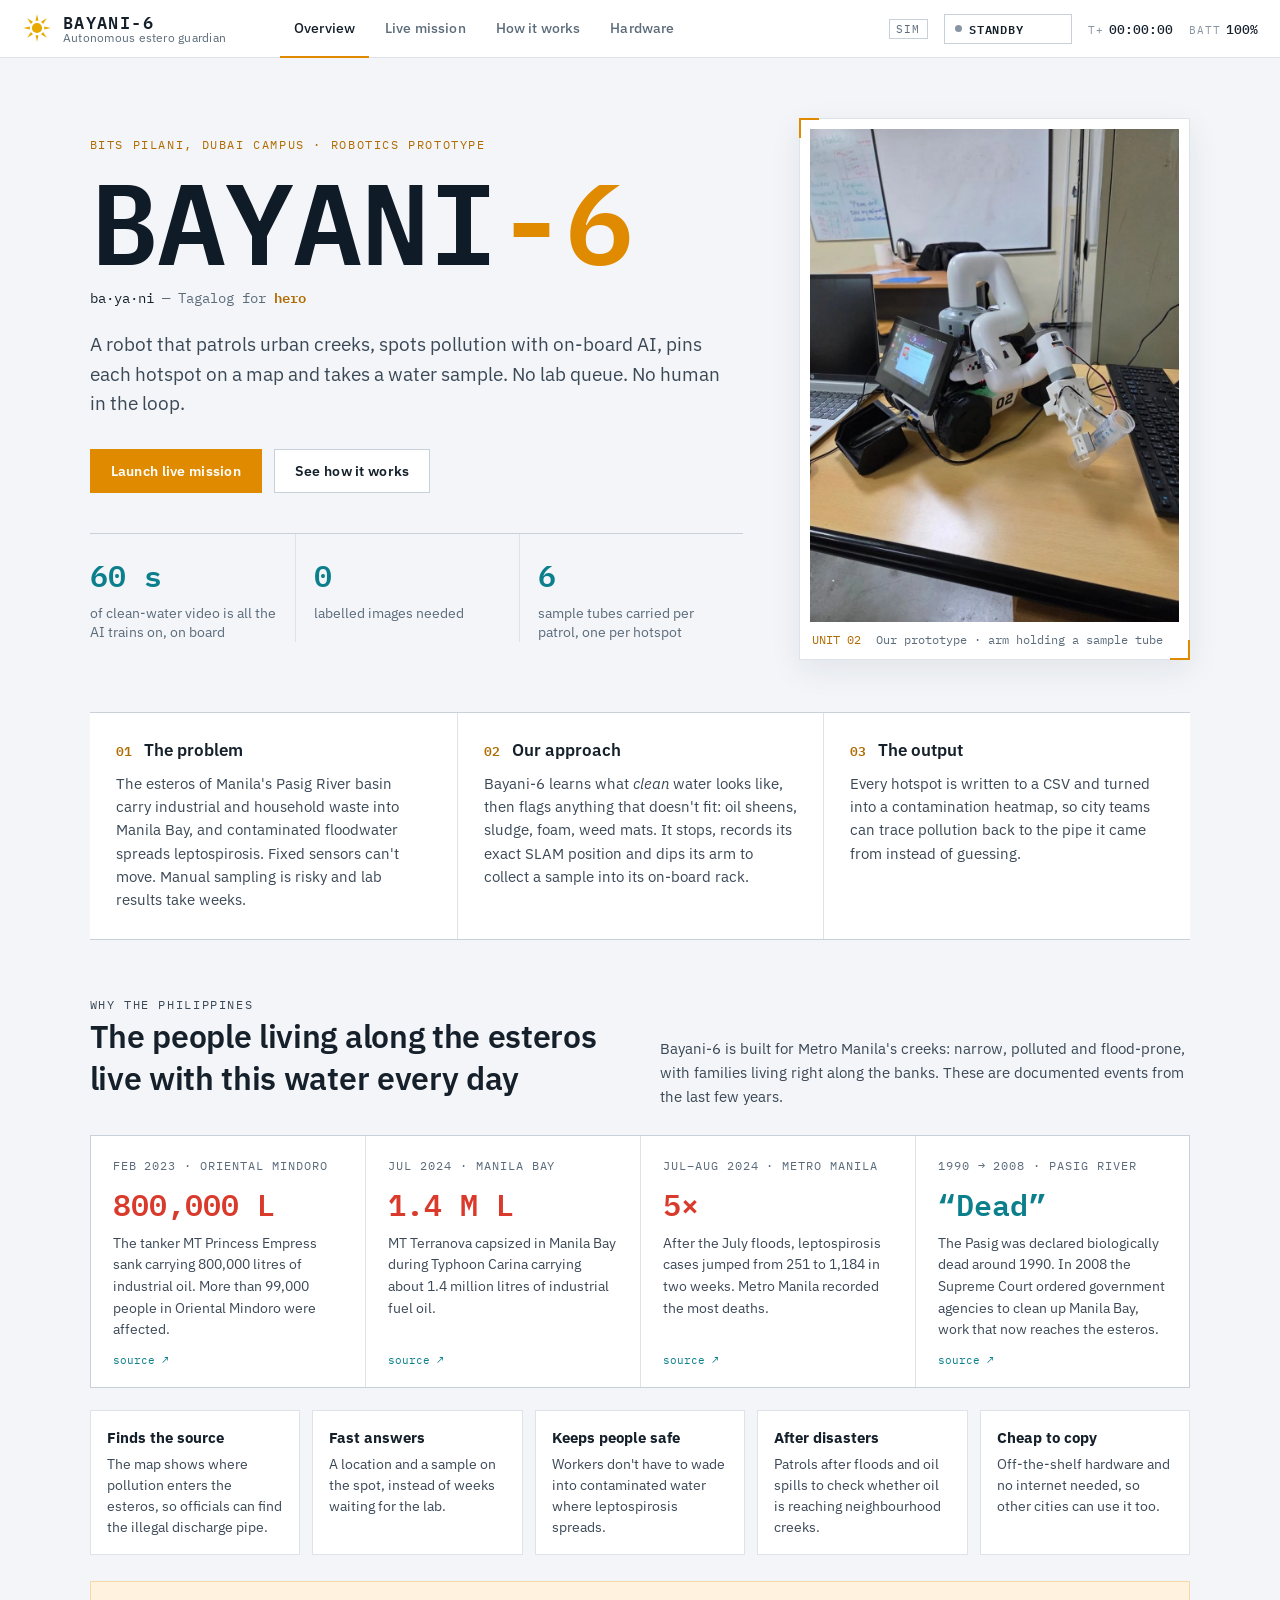
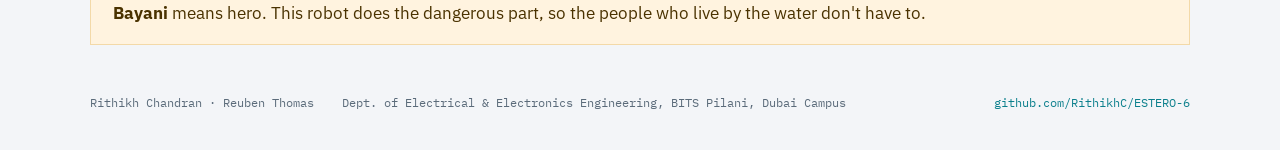
==== commit 42236713: "Add real prototype photos to posters and dashboard - Posters: two prototype photos (tube in holder, " ====
--- a/index.html
+++ b/index.html
@@ -62,8 +62,8 @@
           </dl>
         </div>
         <figure class="hero-photo">
-          <img src="assets/bayani6_robot.jpg" alt="Bayani-6: AgileX LIMO Cobot with myCobot arm">
-          <figcaption><span>UNIT 02</span> AgileX LIMO Cobot · myCobot 6-DoF arm</figcaption>
+          <img src="assets/prototype_sampling.jpg" alt="Bayani-6 prototype: myCobot arm holding a sample tube">
+          <figcaption><span>UNIT 02</span> Our prototype · arm holding a sample tube</figcaption>
         </figure>
       </div>
 
@@ -379,7 +379,7 @@
     <section class="view" id="view-hardware">
       <div class="hw">
         <figure class="hw-photo panel">
-          <img src="assets/bayani6_robot.jpg" alt="Bayani-6 robot">
+          <img src="assets/prototype_rack.jpg" alt="Bayani-6 prototype with sample tube holder">
         </figure>
         <div class="hw-specs">
           <p class="eyebrow">Unmodified off-the-shelf platform</p>
